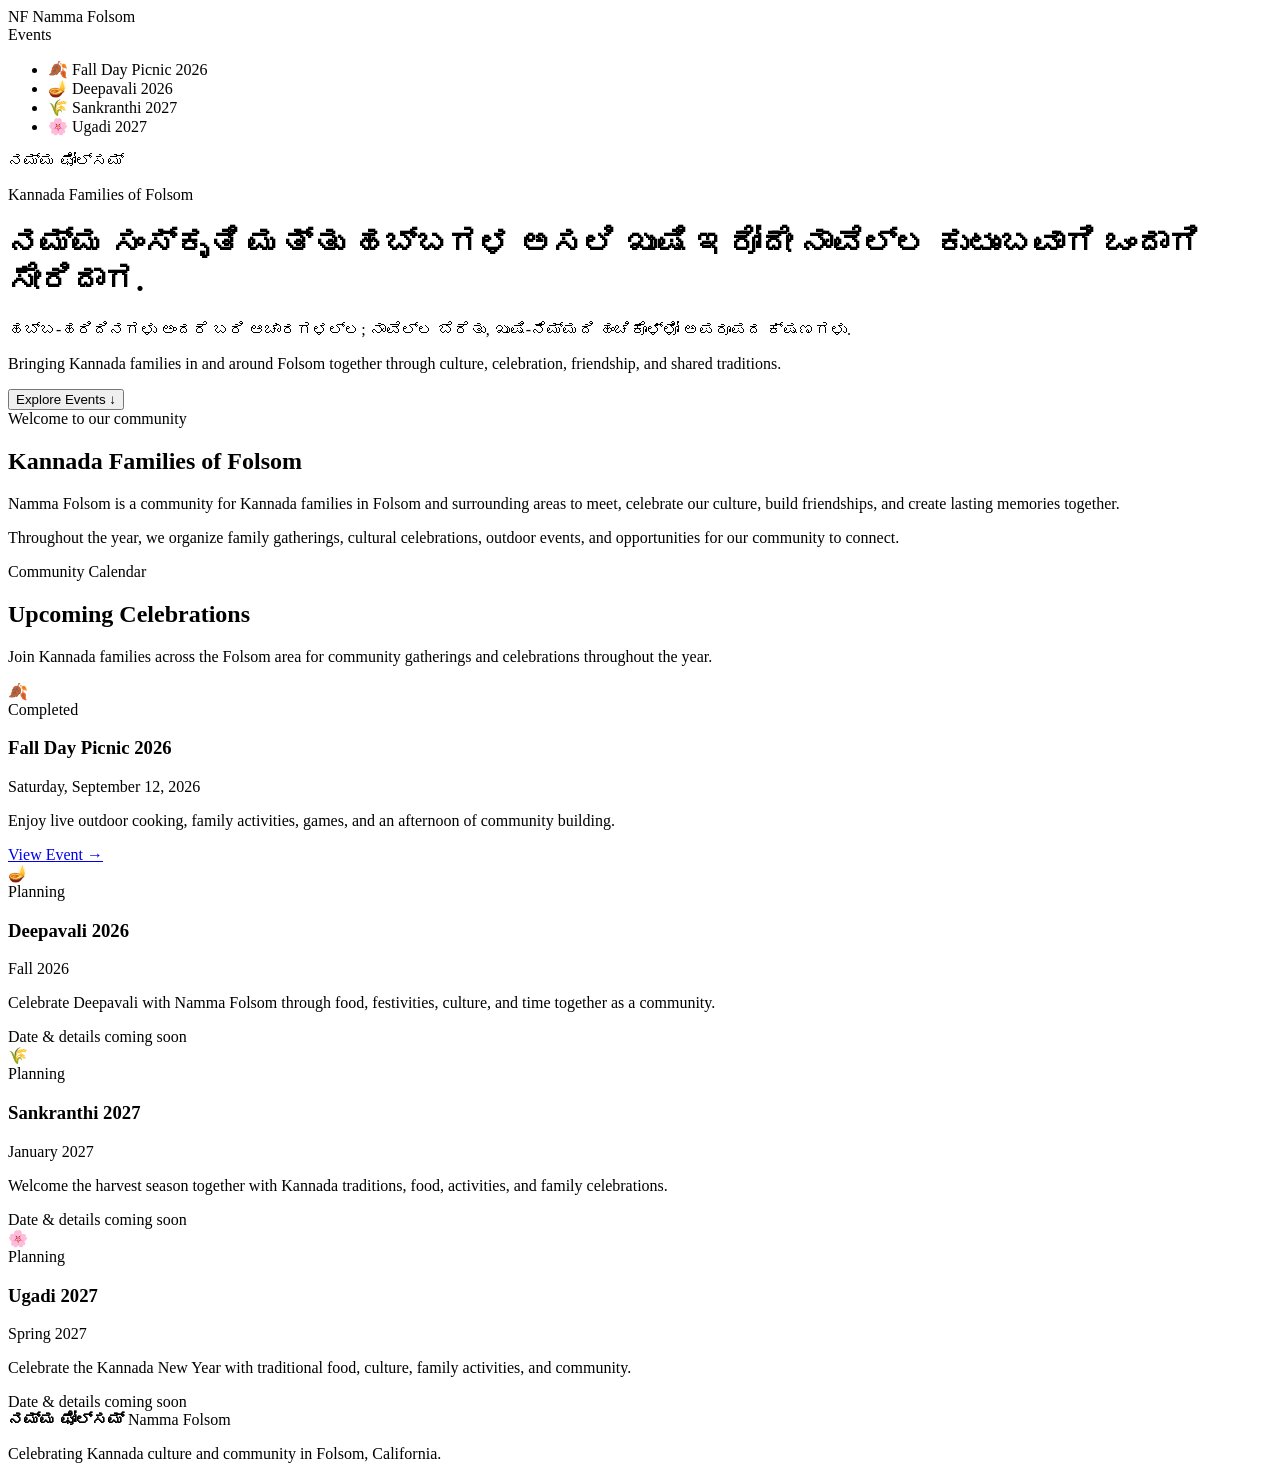
==== index.html @ 13221f38 "Update Fall Picnic as completed event" ====
<!DOCTYPE html>
<html lang="en">

<head>
    <meta charset="UTF-8">

    <meta
        name="viewport"
        content="width=device-width, initial-scale=1.0"
    >

    <meta
        name="description"
        content="Namma Folsom connects Kannada families in and around Folsom through cultural celebrations, family events, and community."
    >

    <title>Namma Folsom | Folsom Kannada Families</title>

    <link
        href="https://fonts.googleapis.com/css2?family=Noto+Sans+Kannada:wght@400;500;600;700&display=swap"
        rel="stylesheet"
    >

    <link rel="stylesheet" href="styles.css">
</head>

<body>


<!-- =========================
     Top Navigation
     ========================= -->

<nav class="top-nav">

    <div class="nav-inner">

        <div class="nav-brand" id="homeLink">

            <span class="nav-mark">
                NF
            </span>

            <span>
                Namma Folsom
            </span>

        </div>


        <div class="nav-events">

            <span class="nav-label">
                Events
            </span>

            <ul id="eventList"></ul>

        </div>

    </div>

</nav>


<!-- =========================
     Hero
     ========================= -->

<header class="hero">

    <div class="hero-glow hero-glow-one"></div>

    <div class="hero-glow hero-glow-two"></div>


    <div class="hero-content">

        <div class="kannada-title">
            ನಮ್ಮ ಫೋಲ್ಸಮ್
        </div>


        <p class="hero-kicker">
            Kannada Families of Folsom
        </p>


        <h1 class="hero-kannada">
            ನಮ್ಮ ಸಂಸ್ಕೃತಿ ಮತ್ತು ಹಬ್ಬಗಳ
            ಅಸಲಿ ಖುಷಿ ಇರೋದೇ
            ನಾವೆಲ್ಲ ಕುಟುಂಬವಾಗಿ ಒಂದಾಗಿ ಸೇರಿದಾಗ.
        </h1>


        <p class="hero-description">
            ಹಬ್ಬ-ಹರಿದಿನಗಳು ಅಂದರೆ ಬರಿ ಆಚಾರಗಳಲ್ಲ;
            ನಾವೆಲ್ಲ ಬೆರೆತು, ಖುಷಿ-ನೆಮ್ಮದಿ ಹಂಚಿಕೊಳ್ಳೋ
            ಅಪರೂಪದ ಕ್ಷಣಗಳು.
        </p>


        <p class="hero-english">
            Bringing Kannada families in and around Folsom
            together through culture, celebration,
            friendship, and shared traditions.
        </p>


	<div class="hero-actions">

           <button
           class="primary-btn"
           onclick="document.getElementById('community-content').scrollIntoView({behavior: 'smooth'})"
        >
           Explore Events ↓
           </button>

        </div>

    </div>

</header>


<!-- =========================
     Event Content
     ========================= -->

<main
    class="main-content"
    id="community-content"
>

    <div id="eventContent"></div>

</main>


<!-- =========================
     Footer
     ========================= -->

<footer class="footer">

    <div class="footer-inner">

        <div>

            <strong>
                ನಮ್ಮ ಫೋಲ್ಸಮ್
            </strong>

            <span>
                Namma Folsom
            </span>

        </div>


        <p>
            Celebrating Kannada culture and community
            in Folsom, California.
        </p>

    </div>

</footer>


<script src="events.js"></script>

</body>

</html>
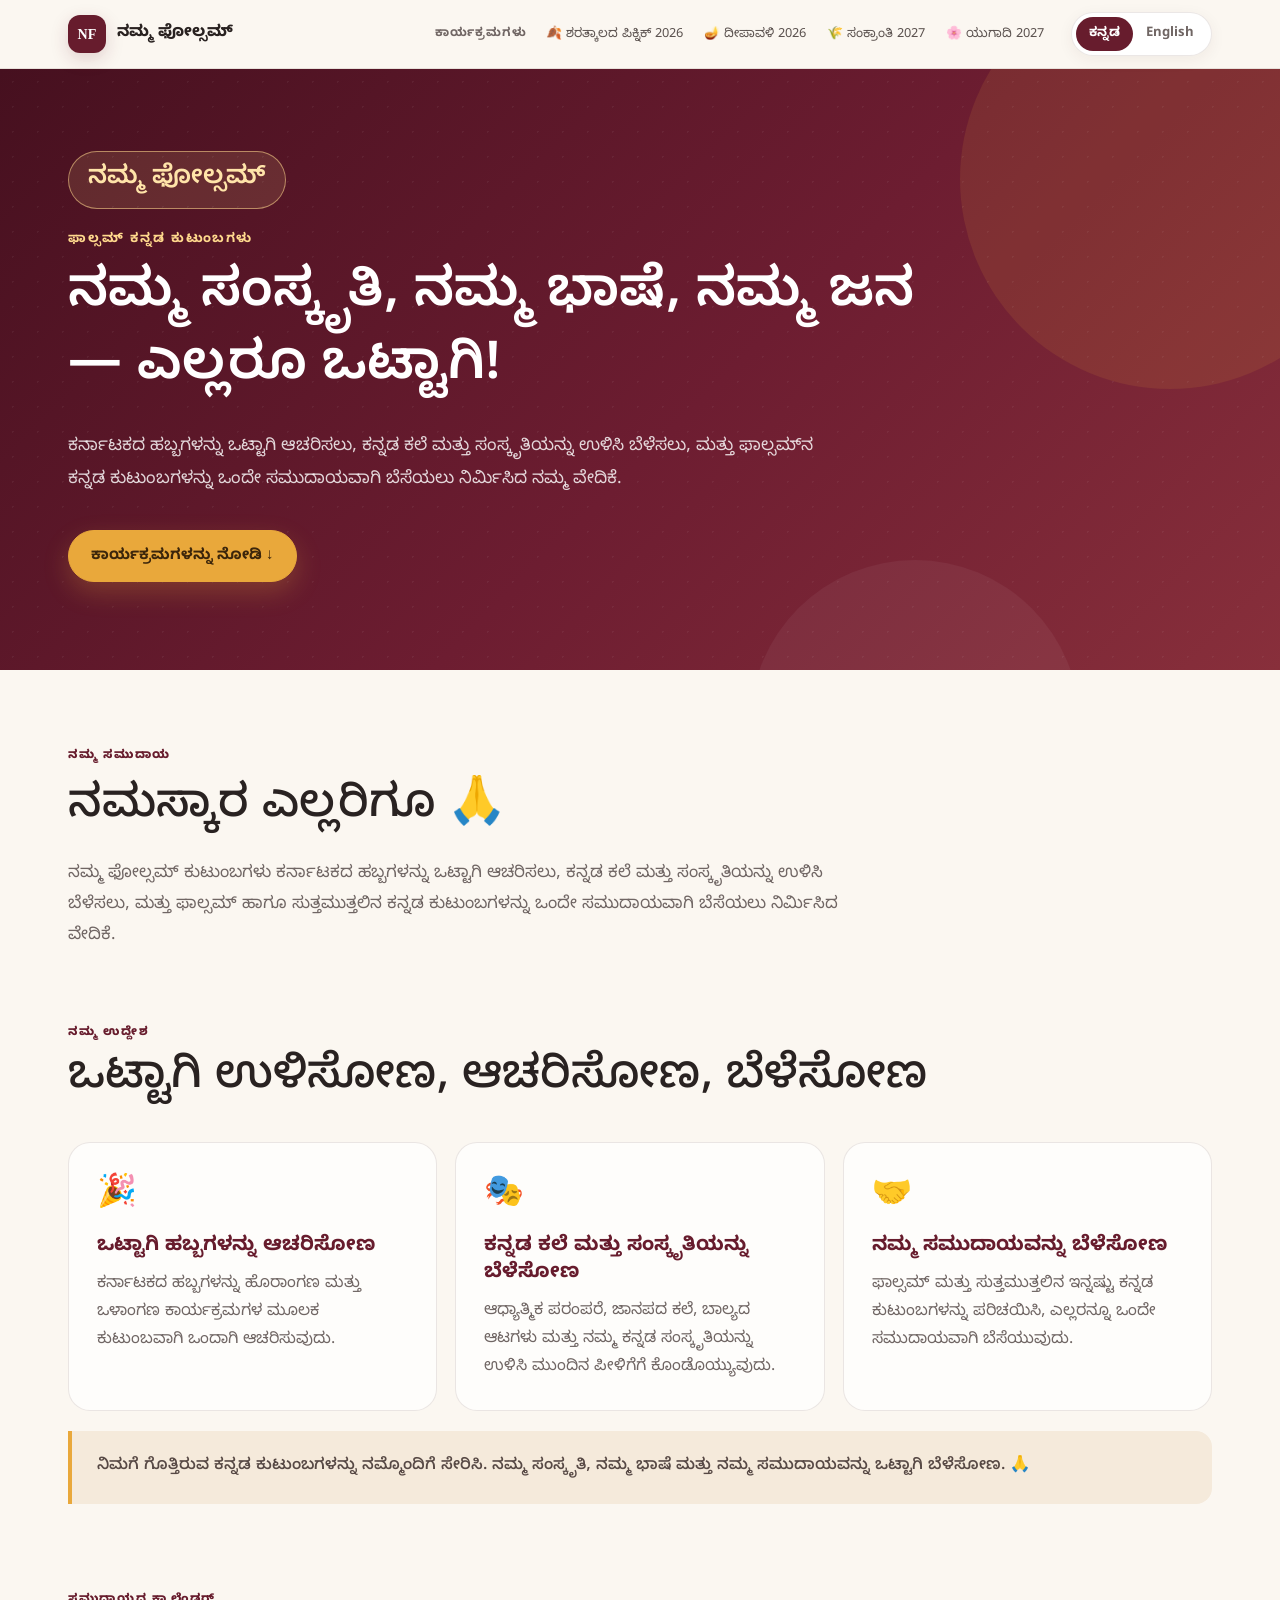
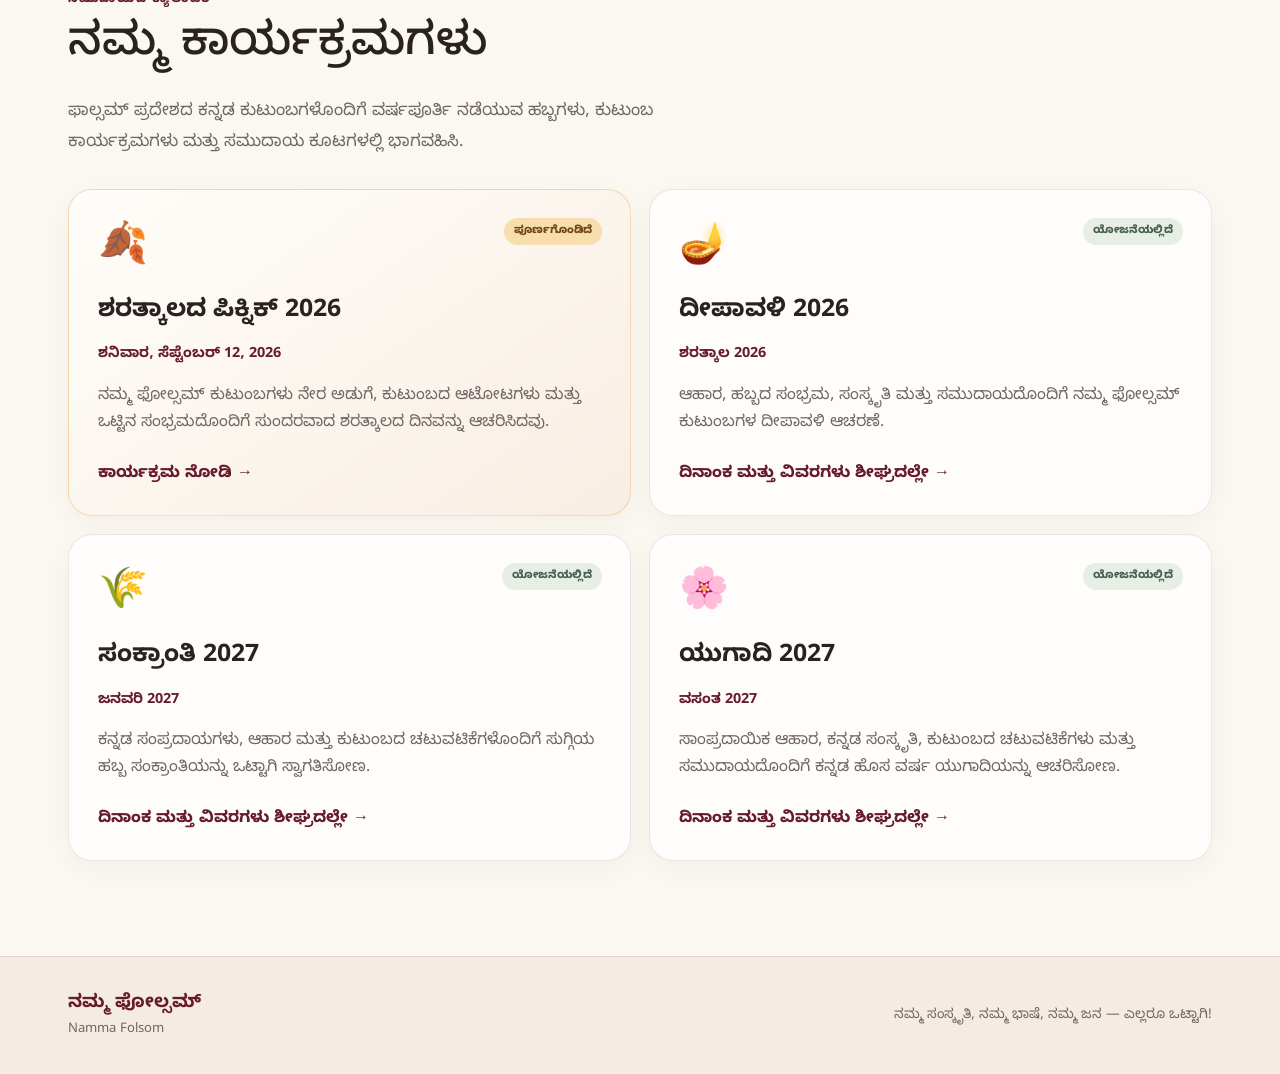
==== commit fe2ed8c0: "Redesign homepage with Kannada and English toggle" ====
--- a/index.html
+++ b/index.html
@@ -1,175 +1,25 @@
 <!DOCTYPE html>
-<html lang="en">
-
+<html lang="kn">
 <head>
-    <meta charset="UTF-8">
-
-    <meta
-        name="viewport"
-        content="width=device-width, initial-scale=1.0"
-    >
-
-    <meta
-        name="description"
-        content="Namma Folsom connects Kannada families in and around Folsom through cultural celebrations, family events, and community."
-    >
-
-    <title>Namma Folsom | Folsom Kannada Families</title>
-
-    <link
-        href="https://fonts.googleapis.com/css2?family=Noto+Sans+Kannada:wght@400;500;600;700&display=swap"
-        rel="stylesheet"
-    >
-
-    <link rel="stylesheet" href="styles.css">
+<meta charset="UTF-8">
+<meta name="viewport" content="width=device-width, initial-scale=1.0">
+<meta name="description" content="Namma Folsom connects Kannada families in and around Folsom through cultural celebrations, family events, and community.">
+<title>Namma Folsom | Folsom Kannada Families</title>
+<link href="https://fonts.googleapis.com/css2?family=Noto+Sans+Kannada:wght@400;500;600;700&display=swap" rel="stylesheet">
+<link rel="stylesheet" href="styles.css">
 </head>
-
 <body>
-
-
-<!-- =========================
-     Top Navigation
-     ========================= -->
-
-<nav class="top-nav">
-
-    <div class="nav-inner">
-
-        <div class="nav-brand" id="homeLink">
-
-            <span class="nav-mark">
-                NF
-            </span>
-
-            <span>
-                Namma Folsom
-            </span>
-
-        </div>
-
-
-        <div class="nav-events">
-
-            <span class="nav-label">
-                Events
-            </span>
-
-            <ul id="eventList"></ul>
-
-        </div>
-
-    </div>
-
-</nav>
-
-
-<!-- =========================
-     Hero
-     ========================= -->
-
-<header class="hero">
-
-    <div class="hero-glow hero-glow-one"></div>
-
-    <div class="hero-glow hero-glow-two"></div>
-
-
-    <div class="hero-content">
-
-        <div class="kannada-title">
-            ನಮ್ಮ ಫೋಲ್ಸಮ್
-        </div>
-
-
-        <p class="hero-kicker">
-            Kannada Families of Folsom
-        </p>
-
-
-        <h1 class="hero-kannada">
-            ನಮ್ಮ ಸಂಸ್ಕೃತಿ ಮತ್ತು ಹಬ್ಬಗಳ
-            ಅಸಲಿ ಖುಷಿ ಇರೋದೇ
-            ನಾವೆಲ್ಲ ಕುಟುಂಬವಾಗಿ ಒಂದಾಗಿ ಸೇರಿದಾಗ.
-        </h1>
-
-
-        <p class="hero-description">
-            ಹಬ್ಬ-ಹರಿದಿನಗಳು ಅಂದರೆ ಬರಿ ಆಚಾರಗಳಲ್ಲ;
-            ನಾವೆಲ್ಲ ಬೆರೆತು, ಖುಷಿ-ನೆಮ್ಮದಿ ಹಂಚಿಕೊಳ್ಳೋ
-            ಅಪರೂಪದ ಕ್ಷಣಗಳು.
-        </p>
-
-
-        <p class="hero-english">
-            Bringing Kannada families in and around Folsom
-            together through culture, celebration,
-            friendship, and shared traditions.
-        </p>
-
-
-	<div class="hero-actions">
-
-           <button
-           class="primary-btn"
-           onclick="document.getElementById('community-content').scrollIntoView({behavior: 'smooth'})"
-        >
-           Explore Events ↓
-           </button>
-
-        </div>
-
-    </div>
-
-</header>
-
-
-<!-- =========================
-     Event Content
-     ========================= -->
-
-<main
-    class="main-content"
-    id="community-content"
->
-
-    <div id="eventContent"></div>
-
-</main>
-
-
-<!-- =========================
-     Footer
-     ========================= -->
-
-<footer class="footer">
-
-    <div class="footer-inner">
-
-        <div>
-
-            <strong>
-                ನಮ್ಮ ಫೋಲ್ಸಮ್
-            </strong>
-
-            <span>
-                Namma Folsom
-            </span>
-
-        </div>
-
-
-        <p>
-            Celebrating Kannada culture and community
-            in Folsom, California.
-        </p>
-
-    </div>
-
-</footer>
-
-
+<nav class="top-nav"><div class="nav-inner">
+<div class="nav-brand" id="homeLink" role="button" tabindex="0"><span class="nav-mark">NF</span><span id="navBrandText">ನಮ್ಮ ಫೋಲ್ಸಮ್</span></div>
+<div class="nav-right"><div class="nav-events"><span class="nav-label" id="navEventsLabel">ಕಾರ್ಯಕ್ರಮಗಳು</span><ul id="eventList"></ul></div>
+<div class="language-toggle" aria-label="Language selection"><button id="kannadaButton" class="active" type="button">ಕನ್ನಡ</button><button id="englishButton" type="button">English</button></div></div>
+</div></nav>
+<header class="hero"><div class="hero-glow hero-glow-one"></div><div class="hero-glow hero-glow-two"></div>
+<div class="hero-content"><div class="kannada-title" id="heroBrand">ನಮ್ಮ ಫೋಲ್ಸಮ್</div><p class="hero-kicker" id="heroKicker">ಫಾಲ್ಸಮ್ ಕನ್ನಡ ಕುಟುಂಬಗಳು</p>
+<h1 class="hero-kannada" id="heroTitle">ನಮ್ಮ ಸಂಸ್ಕೃತಿ, ನಮ್ಮ ಭಾಷೆ, ನಮ್ಮ ಜನ — ಎಲ್ಲರೂ ಒಟ್ಟಾಗಿ!</h1>
+<p class="hero-description" id="heroDescription">ಕರ್ನಾಟಕದ ಹಬ್ಬಗಳನ್ನು ಒಟ್ಟಾಗಿ ಆಚರಿಸಲು, ಕನ್ನಡ ಕಲೆ ಮತ್ತು ಸಂಸ್ಕೃತಿಯನ್ನು ಉಳಿಸಿ ಬೆಳೆಸಲು, ಮತ್ತು ಫಾಲ್ಸಮ್‌ನ ಕನ್ನಡ ಕುಟುಂಬಗಳನ್ನು ಒಂದೇ ಸಮುದಾಯವಾಗಿ ಬೆಸೆಯಲು ನಿರ್ಮಿಸಿದ ನಮ್ಮ ವೇದಿಕೆ.</p>
+<div class="hero-actions"><button class="primary-btn" id="exploreButton" type="button">ಕಾರ್ಯಕ್ರಮಗಳನ್ನು ನೋಡಿ ↓</button></div></div></header>
+<main class="main-content" id="community-content"><div id="eventContent"></div></main>
+<footer class="footer"><div class="footer-inner"><div><strong id="footerBrand">ನಮ್ಮ ಫೋಲ್ಸಮ್</strong><span id="footerSubbrand">Namma Folsom</span></div><p id="footerText">ನಮ್ಮ ಸಂಸ್ಕೃತಿ, ನಮ್ಮ ಭಾಷೆ, ನಮ್ಮ ಜನ — ಎಲ್ಲರೂ ಒಟ್ಟಾಗಿ!</p></div></footer>
 <script src="events.js"></script>
-
-</body>
-
-</html>
+</body></html>
--- a/styles.css
+++ b/styles.css
@@ -0,0 +1,11 @@
+*{box-sizing:border-box}html{scroll-behavior:smooth}:root{--wine:#671c2d;--wine-dark:#42101d;--gold:#e9a83b;--gold-soft:#ffd98d;--cream:#fbf7f1;--cream-dark:#f2e9dd;--green:#536b59;--text:#292221;--muted:#706664;--white:#fff;--border:rgba(88,57,48,.12);--shadow:0 18px 50px rgba(60,28,25,.09)}
+body{margin:0;background:var(--cream);color:var(--text);font-family:Inter,-apple-system,BlinkMacSystemFont,"Segoe UI",sans-serif}body.kannada-mode{font-family:"Noto Sans Kannada","Tunga",Inter,sans-serif}a{color:inherit}button{font-family:inherit}
+.top-nav{position:sticky;top:0;z-index:1000;background:rgba(251,247,241,.94);backdrop-filter:blur(18px);border-bottom:1px solid var(--border)}.nav-inner{max-width:1200px;margin:auto;padding:12px 28px;display:flex;align-items:center;justify-content:space-between;gap:24px}.nav-brand{display:flex;align-items:center;gap:11px;font-weight:750;cursor:pointer;white-space:nowrap}.nav-mark{width:38px;height:38px;border-radius:12px;display:grid;place-items:center;background:var(--wine);color:#fff;font-family:Georgia,serif;font-size:.88rem;box-shadow:0 6px 18px rgba(103,28,45,.18)}.nav-right,.nav-events{display:flex;align-items:center}.nav-right{gap:18px;min-width:0}.nav-events{gap:10px}.nav-label{color:var(--muted);font-size:.76rem;text-transform:uppercase;font-weight:700;letter-spacing:1px}#eventList{display:flex;gap:3px;padding:0;margin:0;list-style:none}#eventList li{padding:8px 9px;border-radius:999px;cursor:pointer;font-size:.8rem;color:#5c5350}#eventList li:hover{color:var(--wine);background:var(--cream-dark)}
+.language-toggle{display:inline-flex;flex:0 0 auto;padding:4px;background:#fff;border:1px solid var(--border);border-radius:999px;box-shadow:0 4px 16px rgba(60,28,25,.06)}.language-toggle button{border:0;background:transparent;padding:8px 13px;border-radius:999px;cursor:pointer;color:var(--muted);font-size:.82rem;font-weight:700}.language-toggle button.active{background:var(--wine);color:#fff}
+.hero{position:relative;overflow:hidden;min-height:560px;display:flex;align-items:center;background:linear-gradient(135deg,#46101f 0%,#6d1d31 55%,#882f3b 100%);color:#fff}.hero::after{content:"";position:absolute;inset:0;background-image:radial-gradient(rgba(255,255,255,.05) 1px,transparent 1px);background-size:25px 25px;pointer-events:none}.hero-content{position:relative;z-index:2;width:100%;max-width:1200px;margin:auto;padding:82px 28px 88px}.kannada-title{display:inline-block;margin-bottom:22px;padding:10px 19px 11px;border:1px solid rgba(255,217,141,.55);border-radius:999px;background:rgba(255,217,141,.12);color:#ffe4a9;font-size:clamp(1.2rem,2vw,1.65rem);font-weight:600}.hero-kicker{margin:0 0 13px;color:var(--gold-soft);font-size:.82rem;font-weight:700;text-transform:uppercase;letter-spacing:1.5px}.hero-kannada{max-width:900px;margin:0;font-size:clamp(2.25rem,4.2vw,3.75rem);line-height:1.35;font-weight:600;color:#fff}body:not(.kannada-mode) .hero-kannada{max-width:800px;font-family:Georgia,"Times New Roman",serif;line-height:1.12;font-weight:500}.hero-description{max-width:760px;margin:25px 0 0;font-size:1.08rem;line-height:1.9;color:rgba(255,255,255,.82)}.hero-actions{display:flex;margin-top:32px}.primary-btn{border-radius:999px;padding:14px 22px;background:var(--gold);color:#3c260b;border:1px solid var(--gold);font-size:.95rem;font-weight:700;cursor:pointer;box-shadow:0 10px 26px rgba(233,168,59,.24)}.primary-btn:hover{transform:translateY(-2px)}.hero-glow{position:absolute;border-radius:50%}.hero-glow-one{width:420px;height:420px;right:-100px;top:-100px;background:rgba(233,168,59,.11)}.hero-glow-two{width:330px;height:330px;right:200px;bottom:-220px;background:rgba(255,255,255,.05)}
+.main-content{max-width:1200px;margin:auto;padding:75px 28px 95px}.welcome-section{max-width:800px;margin-bottom:70px}.eyebrow{display:inline-block;color:var(--wine);font-size:.75rem;font-weight:800;text-transform:uppercase;letter-spacing:1.7px;margin-bottom:9px}.welcome-section h2,.section-heading h2{margin:0 0 18px;font-family:Georgia,"Times New Roman",serif;font-size:clamp(2rem,3.6vw,3.1rem);font-weight:500}.kannada-mode .welcome-section h2,.kannada-mode .section-heading h2,.kannada-mode .purpose-card h3,.kannada-mode .calendar-card h3,.kannada-mode .event-card h2{font-family:"Noto Sans Kannada","Tunga",sans-serif}.welcome-section p,.section-heading p{font-size:1.05rem;color:var(--muted);line-height:1.85}
+.purpose-section{margin-bottom:85px}.section-heading{margin-bottom:30px}.section-heading p{max-width:680px}.purpose-grid{display:grid;grid-template-columns:repeat(3,minmax(0,1fr));gap:18px}.purpose-card{padding:28px;background:rgba(255,255,255,.72);border:1px solid var(--border);border-radius:22px}.purpose-icon{font-size:2rem;margin-bottom:16px}.purpose-card h3{margin:0 0 10px;font-family:Georgia,serif;color:var(--wine);font-size:1.25rem}.purpose-card p{margin:0;color:var(--muted);line-height:1.75}.community-invite{margin-top:20px;padding:22px 25px;border-left:4px solid var(--gold);border-radius:0 16px 16px 0;background:#f5eadb;color:#574945;line-height:1.8;font-weight:550}
+.upcoming-events{scroll-margin-top:100px}.event-grid{display:grid;grid-template-columns:repeat(2,minmax(0,1fr));gap:18px}.calendar-card{position:relative;min-height:310px;padding:29px;border:1px solid var(--border);border-radius:24px;background:rgba(255,255,255,.78);box-shadow:0 7px 28px rgba(60,28,25,.04)}.calendar-card:hover{transform:translateY(-5px);box-shadow:var(--shadow)}.calendar-card.featured-event{background:linear-gradient(145deg,#fffdfa,#f8eee3);border-color:rgba(233,168,59,.38)}.event-icon{font-size:2.5rem;margin-bottom:18px}.event-status{position:absolute;top:28px;right:28px;padding:6px 10px;border-radius:999px;background:#f6dfad;color:#704711;font-size:.68rem;font-weight:800;text-transform:uppercase}.event-status.planning{color:#496050;background:#e7eee6}.calendar-card h3{margin:0 0 8px;font-family:Georgia,serif;font-size:1.55rem}.calendar-card p{color:var(--muted);line-height:1.7}.calendar-card .event-date{color:var(--wine);font-size:.9rem;font-weight:700}.event-link,.text-link{display:inline-block;margin-top:9px;color:var(--wine);background:none;border:0;padding:0;text-decoration:none;font:inherit;font-weight:750;cursor:pointer}.event-link:hover,.text-link:hover{text-decoration:underline}
+.event-card{max-width:850px;padding:42px;background:#fff;border:1px solid var(--border);border-radius:26px;box-shadow:var(--shadow)}.event-card h2{margin-top:0;color:var(--wine);font-family:Georgia,serif;font-size:clamp(2rem,4vw,3rem)}.event-card h3{margin-top:30px;color:var(--green)}.event-card p{color:var(--muted);line-height:1.8}.event-card ul{padding:0;list-style:none}.event-card li{padding:13px 15px;margin:8px 0;background:var(--cream);border-radius:12px}.rsvp-btn{display:inline-block;margin:15px 0 0 12px;padding:11px 18px;border-radius:999px;background:var(--wine);color:#fff;text-decoration:none;font-weight:700;font-size:.88rem}
+.footer{border-top:1px solid var(--border);background:#f4ece3}.footer-inner{max-width:1200px;margin:auto;padding:35px 28px;display:flex;justify-content:space-between;align-items:center;gap:25px}.footer strong{display:block;color:var(--wine);font-family:"Noto Sans Kannada","Tunga",sans-serif;font-size:1.15rem}.footer span{display:block;margin-top:4px;font-size:.82rem;color:var(--muted)}.footer p{margin:0;color:var(--muted);font-size:.85rem;text-align:right}
+@media(max-width:1050px){.nav-events{display:none}}@media(max-width:900px){.purpose-grid,.event-grid{grid-template-columns:1fr}.hero{min-height:520px}}@media(max-width:600px){.nav-inner{padding:10px 16px}.nav-brand>span:last-child{font-size:.9rem}.language-toggle button{padding:7px 10px;font-size:.76rem}.hero{min-height:auto}.hero-content{padding:60px 20px 68px}.kannada-title{font-size:1.15rem;padding:8px 14px 9px;margin-bottom:18px}.hero-kannada{font-size:2.15rem;line-height:1.45}body:not(.kannada-mode) .hero-kannada{line-height:1.15}.hero-description{font-size:1rem;line-height:1.85}.main-content{padding:55px 18px 70px}.welcome-section{margin-bottom:55px}.purpose-section{margin-bottom:65px}.purpose-card,.calendar-card{padding:23px}.calendar-card{min-height:auto}.event-status{top:22px;right:22px}.event-card{padding:26px 21px}.footer-inner{flex-direction:column;align-items:flex-start;padding:30px 20px}.footer p{text-align:left}}
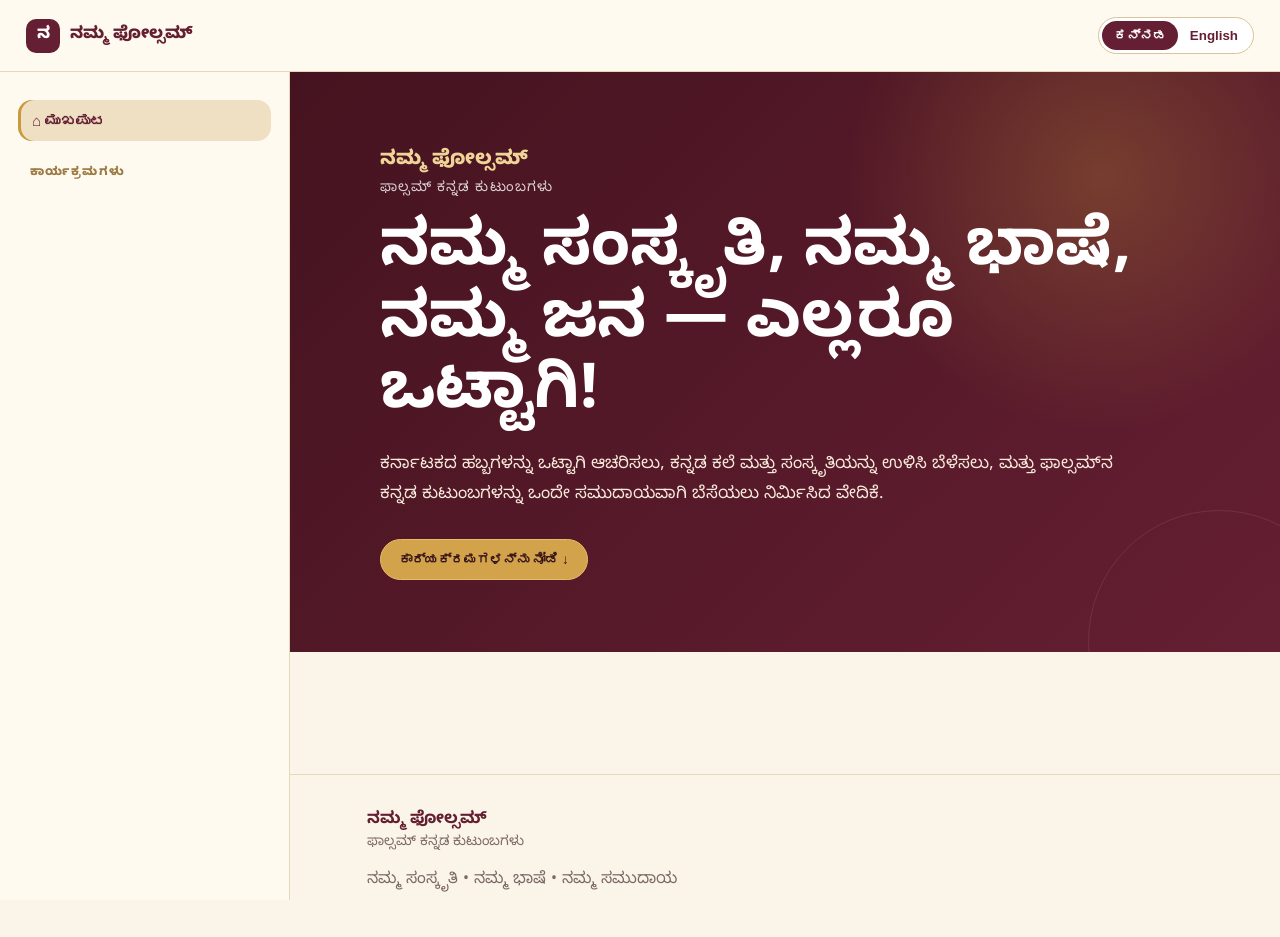
==== commit 8939dec8: "Move events to homepage sidebar" ====
--- a/index.html
+++ b/index.html
@@ -1,25 +1,57 @@
 <!DOCTYPE html>
 <html lang="kn">
 <head>
-<meta charset="UTF-8">
-<meta name="viewport" content="width=device-width, initial-scale=1.0">
-<meta name="description" content="Namma Folsom connects Kannada families in and around Folsom through cultural celebrations, family events, and community.">
-<title>Namma Folsom | Folsom Kannada Families</title>
-<link href="https://fonts.googleapis.com/css2?family=Noto+Sans+Kannada:wght@400;500;600;700&display=swap" rel="stylesheet">
-<link rel="stylesheet" href="styles.css">
+  <meta charset="UTF-8">
+  <meta name="viewport" content="width=device-width, initial-scale=1.0">
+  <title>Namma Folsom | Folsom Kannada Families</title>
+  <link rel="preconnect" href="https://fonts.googleapis.com">
+  <link rel="preconnect" href="https://fonts.gstatic.com" crossorigin>
+  <link href="https://fonts.googleapis.com/css2?family=Noto+Sans+Kannada:wght@400;500;600;700;800&display=swap" rel="stylesheet">
+  <link rel="stylesheet" href="styles.css">
 </head>
-<body>
-<nav class="top-nav"><div class="nav-inner">
-<div class="nav-brand" id="homeLink" role="button" tabindex="0"><span class="nav-mark">NF</span><span id="navBrandText">ನಮ್ಮ ಫೋಲ್ಸಮ್</span></div>
-<div class="nav-right"><div class="nav-events"><span class="nav-label" id="navEventsLabel">ಕಾರ್ಯಕ್ರಮಗಳು</span><ul id="eventList"></ul></div>
-<div class="language-toggle" aria-label="Language selection"><button id="kannadaButton" class="active" type="button">ಕನ್ನಡ</button><button id="englishButton" type="button">English</button></div></div>
-</div></nav>
-<header class="hero"><div class="hero-glow hero-glow-one"></div><div class="hero-glow hero-glow-two"></div>
-<div class="hero-content"><div class="kannada-title" id="heroBrand">ನಮ್ಮ ಫೋಲ್ಸಮ್</div><p class="hero-kicker" id="heroKicker">ಫಾಲ್ಸಮ್ ಕನ್ನಡ ಕುಟುಂಬಗಳು</p>
-<h1 class="hero-kannada" id="heroTitle">ನಮ್ಮ ಸಂಸ್ಕೃತಿ, ನಮ್ಮ ಭಾಷೆ, ನಮ್ಮ ಜನ — ಎಲ್ಲರೂ ಒಟ್ಟಾಗಿ!</h1>
-<p class="hero-description" id="heroDescription">ಕರ್ನಾಟಕದ ಹಬ್ಬಗಳನ್ನು ಒಟ್ಟಾಗಿ ಆಚರಿಸಲು, ಕನ್ನಡ ಕಲೆ ಮತ್ತು ಸಂಸ್ಕೃತಿಯನ್ನು ಉಳಿಸಿ ಬೆಳೆಸಲು, ಮತ್ತು ಫಾಲ್ಸಮ್‌ನ ಕನ್ನಡ ಕುಟುಂಬಗಳನ್ನು ಒಂದೇ ಸಮುದಾಯವಾಗಿ ಬೆಸೆಯಲು ನಿರ್ಮಿಸಿದ ನಮ್ಮ ವೇದಿಕೆ.</p>
-<div class="hero-actions"><button class="primary-btn" id="exploreButton" type="button">ಕಾರ್ಯಕ್ರಮಗಳನ್ನು ನೋಡಿ ↓</button></div></div></header>
-<main class="main-content" id="community-content"><div id="eventContent"></div></main>
-<footer class="footer"><div class="footer-inner"><div><strong id="footerBrand">ನಮ್ಮ ಫೋಲ್ಸಮ್</strong><span id="footerSubbrand">Namma Folsom</span></div><p id="footerText">ನಮ್ಮ ಸಂಸ್ಕೃತಿ, ನಮ್ಮ ಭಾಷೆ, ನಮ್ಮ ಜನ — ಎಲ್ಲರೂ ಒಟ್ಟಾಗಿ!</p></div></footer>
-<script src="events.js"></script>
-</body></html>
+<body class="kannada-mode">
+  <header class="topbar">
+    <button id="mobileMenuButton" class="mobile-menu-button" type="button" aria-label="Open event menu" aria-expanded="false">☰</button>
+    <a href="#" id="homeLink" class="topbar-brand"><span class="brand-mark">ನ</span><span id="navBrandText">ನಮ್ಮ ಫೋಲ್ಸಮ್</span></a>
+    <div class="language-toggle" aria-label="Language selection">
+      <button id="kannadaButton" class="active" type="button">ಕನ್ನಡ</button>
+      <button id="englishButton" type="button">English</button>
+    </div>
+  </header>
+
+  <div class="site-layout">
+    <aside id="sidebar" class="sidebar">
+      <div class="sidebar-inner">
+        <button id="sidebarHome" class="sidebar-home active" type="button">⌂ <span id="sidebarHomeLabel">ಮುಖಪುಟ</span></button>
+        <div class="sidebar-heading" id="navEventsLabel">ಕಾರ್ಯಕ್ರಮಗಳು</div>
+        <nav id="eventList" class="event-list" aria-label="Events"></nav>
+      </div>
+    </aside>
+    <div id="sidebarOverlay" class="sidebar-overlay"></div>
+
+    <main class="main-content">
+      <section class="hero">
+        <div class="hero-inner">
+          <div id="heroBrand" class="hero-brand">ನಮ್ಮ ಫೋಲ್ಸಮ್</div>
+          <div id="heroKicker" class="hero-kicker">ಫಾಲ್ಸಮ್ ಕನ್ನಡ ಕುಟುಂಬಗಳು</div>
+          <h1 id="heroTitle">ನಮ್ಮ ಸಂಸ್ಕೃತಿ, ನಮ್ಮ ಭಾಷೆ, ನಮ್ಮ ಜನ — ಎಲ್ಲರೂ ಒಟ್ಟಾಗಿ!</h1>
+          <p id="heroDescription">ಕರ್ನಾಟಕದ ಹಬ್ಬಗಳನ್ನು ಒಟ್ಟಾಗಿ ಆಚರಿಸಲು, ಕನ್ನಡ ಕಲೆ ಮತ್ತು ಸಂಸ್ಕೃತಿಯನ್ನು ಉಳಿಸಿ ಬೆಳೆಸಲು, ಮತ್ತು ಫಾಲ್ಸಮ್‌ನ ಕನ್ನಡ ಕುಟುಂಬಗಳನ್ನು ಒಂದೇ ಸಮುದಾಯವಾಗಿ ಬೆಸೆಯಲು ನಿರ್ಮಿಸಿದ ವೇದಿಕೆ.</p>
+          <button id="exploreButton" class="primary-button" type="button">ಕಾರ್ಯಕ್ರಮಗಳನ್ನು ನೋಡಿ ↓</button>
+        </div>
+      </section>
+
+      <div id="community-content">
+        <div id="eventContent"></div>
+      </div>
+
+      <footer>
+        <strong id="footerBrand">ನಮ್ಮ ಫೋಲ್ಸಮ್</strong>
+        <span id="footerSubbrand">ಫಾಲ್ಸಮ್ ಕನ್ನಡ ಕುಟುಂಬಗಳು</span>
+        <p id="footerText">ನಮ್ಮ ಸಂಸ್ಕೃತಿ • ನಮ್ಮ ಭಾಷೆ • ನಮ್ಮ ಸಮುದಾಯ</p>
+      </footer>
+    </main>
+  </div>
+
+  <script src="events.js"></script>
+</body>
+</html>
--- a/styles.css
+++ b/styles.css
@@ -1,11 +1,3 @@
-*{box-sizing:border-box}html{scroll-behavior:smooth}:root{--wine:#671c2d;--wine-dark:#42101d;--gold:#e9a83b;--gold-soft:#ffd98d;--cream:#fbf7f1;--cream-dark:#f2e9dd;--green:#536b59;--text:#292221;--muted:#706664;--white:#fff;--border:rgba(88,57,48,.12);--shadow:0 18px 50px rgba(60,28,25,.09)}
-body{margin:0;background:var(--cream);color:var(--text);font-family:Inter,-apple-system,BlinkMacSystemFont,"Segoe UI",sans-serif}body.kannada-mode{font-family:"Noto Sans Kannada","Tunga",Inter,sans-serif}a{color:inherit}button{font-family:inherit}
-.top-nav{position:sticky;top:0;z-index:1000;background:rgba(251,247,241,.94);backdrop-filter:blur(18px);border-bottom:1px solid var(--border)}.nav-inner{max-width:1200px;margin:auto;padding:12px 28px;display:flex;align-items:center;justify-content:space-between;gap:24px}.nav-brand{display:flex;align-items:center;gap:11px;font-weight:750;cursor:pointer;white-space:nowrap}.nav-mark{width:38px;height:38px;border-radius:12px;display:grid;place-items:center;background:var(--wine);color:#fff;font-family:Georgia,serif;font-size:.88rem;box-shadow:0 6px 18px rgba(103,28,45,.18)}.nav-right,.nav-events{display:flex;align-items:center}.nav-right{gap:18px;min-width:0}.nav-events{gap:10px}.nav-label{color:var(--muted);font-size:.76rem;text-transform:uppercase;font-weight:700;letter-spacing:1px}#eventList{display:flex;gap:3px;padding:0;margin:0;list-style:none}#eventList li{padding:8px 9px;border-radius:999px;cursor:pointer;font-size:.8rem;color:#5c5350}#eventList li:hover{color:var(--wine);background:var(--cream-dark)}
-.language-toggle{display:inline-flex;flex:0 0 auto;padding:4px;background:#fff;border:1px solid var(--border);border-radius:999px;box-shadow:0 4px 16px rgba(60,28,25,.06)}.language-toggle button{border:0;background:transparent;padding:8px 13px;border-radius:999px;cursor:pointer;color:var(--muted);font-size:.82rem;font-weight:700}.language-toggle button.active{background:var(--wine);color:#fff}
-.hero{position:relative;overflow:hidden;min-height:560px;display:flex;align-items:center;background:linear-gradient(135deg,#46101f 0%,#6d1d31 55%,#882f3b 100%);color:#fff}.hero::after{content:"";position:absolute;inset:0;background-image:radial-gradient(rgba(255,255,255,.05) 1px,transparent 1px);background-size:25px 25px;pointer-events:none}.hero-content{position:relative;z-index:2;width:100%;max-width:1200px;margin:auto;padding:82px 28px 88px}.kannada-title{display:inline-block;margin-bottom:22px;padding:10px 19px 11px;border:1px solid rgba(255,217,141,.55);border-radius:999px;background:rgba(255,217,141,.12);color:#ffe4a9;font-size:clamp(1.2rem,2vw,1.65rem);font-weight:600}.hero-kicker{margin:0 0 13px;color:var(--gold-soft);font-size:.82rem;font-weight:700;text-transform:uppercase;letter-spacing:1.5px}.hero-kannada{max-width:900px;margin:0;font-size:clamp(2.25rem,4.2vw,3.75rem);line-height:1.35;font-weight:600;color:#fff}body:not(.kannada-mode) .hero-kannada{max-width:800px;font-family:Georgia,"Times New Roman",serif;line-height:1.12;font-weight:500}.hero-description{max-width:760px;margin:25px 0 0;font-size:1.08rem;line-height:1.9;color:rgba(255,255,255,.82)}.hero-actions{display:flex;margin-top:32px}.primary-btn{border-radius:999px;padding:14px 22px;background:var(--gold);color:#3c260b;border:1px solid var(--gold);font-size:.95rem;font-weight:700;cursor:pointer;box-shadow:0 10px 26px rgba(233,168,59,.24)}.primary-btn:hover{transform:translateY(-2px)}.hero-glow{position:absolute;border-radius:50%}.hero-glow-one{width:420px;height:420px;right:-100px;top:-100px;background:rgba(233,168,59,.11)}.hero-glow-two{width:330px;height:330px;right:200px;bottom:-220px;background:rgba(255,255,255,.05)}
-.main-content{max-width:1200px;margin:auto;padding:75px 28px 95px}.welcome-section{max-width:800px;margin-bottom:70px}.eyebrow{display:inline-block;color:var(--wine);font-size:.75rem;font-weight:800;text-transform:uppercase;letter-spacing:1.7px;margin-bottom:9px}.welcome-section h2,.section-heading h2{margin:0 0 18px;font-family:Georgia,"Times New Roman",serif;font-size:clamp(2rem,3.6vw,3.1rem);font-weight:500}.kannada-mode .welcome-section h2,.kannada-mode .section-heading h2,.kannada-mode .purpose-card h3,.kannada-mode .calendar-card h3,.kannada-mode .event-card h2{font-family:"Noto Sans Kannada","Tunga",sans-serif}.welcome-section p,.section-heading p{font-size:1.05rem;color:var(--muted);line-height:1.85}
-.purpose-section{margin-bottom:85px}.section-heading{margin-bottom:30px}.section-heading p{max-width:680px}.purpose-grid{display:grid;grid-template-columns:repeat(3,minmax(0,1fr));gap:18px}.purpose-card{padding:28px;background:rgba(255,255,255,.72);border:1px solid var(--border);border-radius:22px}.purpose-icon{font-size:2rem;margin-bottom:16px}.purpose-card h3{margin:0 0 10px;font-family:Georgia,serif;color:var(--wine);font-size:1.25rem}.purpose-card p{margin:0;color:var(--muted);line-height:1.75}.community-invite{margin-top:20px;padding:22px 25px;border-left:4px solid var(--gold);border-radius:0 16px 16px 0;background:#f5eadb;color:#574945;line-height:1.8;font-weight:550}
-.upcoming-events{scroll-margin-top:100px}.event-grid{display:grid;grid-template-columns:repeat(2,minmax(0,1fr));gap:18px}.calendar-card{position:relative;min-height:310px;padding:29px;border:1px solid var(--border);border-radius:24px;background:rgba(255,255,255,.78);box-shadow:0 7px 28px rgba(60,28,25,.04)}.calendar-card:hover{transform:translateY(-5px);box-shadow:var(--shadow)}.calendar-card.featured-event{background:linear-gradient(145deg,#fffdfa,#f8eee3);border-color:rgba(233,168,59,.38)}.event-icon{font-size:2.5rem;margin-bottom:18px}.event-status{position:absolute;top:28px;right:28px;padding:6px 10px;border-radius:999px;background:#f6dfad;color:#704711;font-size:.68rem;font-weight:800;text-transform:uppercase}.event-status.planning{color:#496050;background:#e7eee6}.calendar-card h3{margin:0 0 8px;font-family:Georgia,serif;font-size:1.55rem}.calendar-card p{color:var(--muted);line-height:1.7}.calendar-card .event-date{color:var(--wine);font-size:.9rem;font-weight:700}.event-link,.text-link{display:inline-block;margin-top:9px;color:var(--wine);background:none;border:0;padding:0;text-decoration:none;font:inherit;font-weight:750;cursor:pointer}.event-link:hover,.text-link:hover{text-decoration:underline}
-.event-card{max-width:850px;padding:42px;background:#fff;border:1px solid var(--border);border-radius:26px;box-shadow:var(--shadow)}.event-card h2{margin-top:0;color:var(--wine);font-family:Georgia,serif;font-size:clamp(2rem,4vw,3rem)}.event-card h3{margin-top:30px;color:var(--green)}.event-card p{color:var(--muted);line-height:1.8}.event-card ul{padding:0;list-style:none}.event-card li{padding:13px 15px;margin:8px 0;background:var(--cream);border-radius:12px}.rsvp-btn{display:inline-block;margin:15px 0 0 12px;padding:11px 18px;border-radius:999px;background:var(--wine);color:#fff;text-decoration:none;font-weight:700;font-size:.88rem}
-.footer{border-top:1px solid var(--border);background:#f4ece3}.footer-inner{max-width:1200px;margin:auto;padding:35px 28px;display:flex;justify-content:space-between;align-items:center;gap:25px}.footer strong{display:block;color:var(--wine);font-family:"Noto Sans Kannada","Tunga",sans-serif;font-size:1.15rem}.footer span{display:block;margin-top:4px;font-size:.82rem;color:var(--muted)}.footer p{margin:0;color:var(--muted);font-size:.85rem;text-align:right}
-@media(max-width:1050px){.nav-events{display:none}}@media(max-width:900px){.purpose-grid,.event-grid{grid-template-columns:1fr}.hero{min-height:520px}}@media(max-width:600px){.nav-inner{padding:10px 16px}.nav-brand>span:last-child{font-size:.9rem}.language-toggle button{padding:7px 10px;font-size:.76rem}.hero{min-height:auto}.hero-content{padding:60px 20px 68px}.kannada-title{font-size:1.15rem;padding:8px 14px 9px;margin-bottom:18px}.hero-kannada{font-size:2.15rem;line-height:1.45}body:not(.kannada-mode) .hero-kannada{line-height:1.15}.hero-description{font-size:1rem;line-height:1.85}.main-content{padding:55px 18px 70px}.welcome-section{margin-bottom:55px}.purpose-section{margin-bottom:65px}.purpose-card,.calendar-card{padding:23px}.calendar-card{min-height:auto}.event-status{top:22px;right:22px}.event-card{padding:26px 21px}.footer-inner{flex-direction:column;align-items:flex-start;padding:30px 20px}.footer p{text-align:left}}
+*{box-sizing:border-box}html{scroll-behavior:smooth}body{margin:0;background:#fbf5e9;color:#3c2025;font-family:Arial,sans-serif}body.kannada-mode{font-family:"Noto Sans Kannada",Arial,sans-serif}:root{--wine:#651f32;--wine-dark:#45131f;--gold:#c89a3c;--cream:#fbf5e9;--paper:#fffaf0;--ink:#3c2025;--muted:#7d6968;--border:#e8d8ba}.topbar{height:72px;position:sticky;top:0;z-index:50;display:flex;align-items:center;gap:18px;padding:0 26px;background:rgba(255,250,240,.94);backdrop-filter:blur(12px);border-bottom:1px solid var(--border)}.topbar-brand{display:flex;align-items:center;gap:10px;color:var(--wine);text-decoration:none;font-weight:800;font-size:1.05rem}.brand-mark{display:grid;place-items:center;width:34px;height:34px;border-radius:10px;background:var(--wine);color:#fff;font-family:"Noto Sans Kannada",sans-serif}.language-toggle{margin-left:auto;display:flex;border:1px solid #d8c49d;border-radius:999px;padding:3px;background:#fff}.language-toggle button{border:0;background:transparent;padding:7px 12px;border-radius:999px;cursor:pointer;color:var(--wine);font-weight:700}.language-toggle button.active{background:var(--wine);color:#fff}.site-layout{display:grid;grid-template-columns:290px minmax(0,1fr);min-height:calc(100vh - 72px)}.sidebar{position:sticky;top:72px;height:calc(100vh - 72px);background:#fffaf0;border-right:1px solid var(--border);overflow:auto;z-index:40}.sidebar-inner{padding:28px 18px}.sidebar-heading{margin:24px 12px 10px;color:#9b7a42;font-size:.75rem;font-weight:800;letter-spacing:.12em;text-transform:uppercase}.sidebar-home,.sidebar-event{width:100%;border:0;text-align:left;cursor:pointer;border-radius:14px;background:transparent;color:var(--ink);transition:.18s}.sidebar-home{padding:12px 14px;font-weight:800;font-size:.95rem}.sidebar-event{display:flex;gap:11px;padding:13px 12px;margin:4px 0}.sidebar-event:hover,.sidebar-home:hover{background:#f5ead6}.sidebar-event.active,.sidebar-home.active{background:#efe0c4;color:var(--wine);box-shadow:inset 3px 0 0 var(--gold)}.sidebar-event-icon{font-size:1.15rem;line-height:1.4}.sidebar-event-copy{display:flex;min-width:0;flex-direction:column;gap:3px}.sidebar-event-copy strong{font-size:.9rem;line-height:1.3}.sidebar-event-copy small{color:var(--muted);font-size:.74rem}.main-content{min-width:0}.hero{position:relative;overflow:hidden;background:radial-gradient(circle at 82% 18%,rgba(200,154,60,.28),transparent 27%),linear-gradient(135deg,var(--wine-dark),var(--wine));color:#fff}.hero:after{content:"";position:absolute;width:260px;height:260px;border:1px solid rgba(255,255,255,.09);border-radius:50%;right:-70px;bottom:-120px}.hero-inner{max-width:1000px;padding:76px 7vw 72px}.hero-brand{font-size:clamp(1rem,2vw,1.25rem);font-weight:800;color:#f0d397}.hero-kicker{margin-top:5px;font-size:.86rem;letter-spacing:.08em;opacity:.8}.hero h1{max-width:830px;margin:22px 0 16px;font-size:clamp(2.1rem,5vw,4.5rem);line-height:1.12}.hero p{max-width:760px;margin:0;font-size:1.05rem;line-height:1.8;color:#f8eadb}.primary-button{margin-top:28px;border:1px solid #e4bd69;border-radius:999px;padding:12px 18px;background:#d2a34a;color:#35131a;font-weight:800;cursor:pointer}#community-content{max-width:1120px;margin:auto;padding:52px 6vw 70px}.section-heading{margin-bottom:22px}.section-heading h2{margin:0 0 8px;color:var(--wine);font-size:clamp(1.6rem,3vw,2.4rem)}.section-heading p{margin:0;color:var(--muted);line-height:1.7}.purpose-grid,.event-grid{display:grid;grid-template-columns:repeat(3,1fr);gap:18px}.purpose-card,.event-card,.event-detail,.community-invite{background:rgba(255,255,255,.7);border:1px solid var(--border);border-radius:20px;padding:22px;box-shadow:0 10px 28px rgba(69,19,31,.05)}.purpose-card h3,.event-card h3{color:var(--wine);margin:10px 0}.purpose-card p,.event-card p,.event-detail p{color:var(--muted);line-height:1.7}.community-invite{margin:34px 0;background:linear-gradient(135deg,#fff9eb,#f2e1bd)}.event-grid{grid-template-columns:repeat(2,1fr)}.event-card{cursor:pointer;transition:transform .18s,box-shadow .18s}.event-card:hover{transform:translateY(-3px);box-shadow:0 14px 32px rgba(69,19,31,.1)}.event-meta{font-size:.82rem;color:#9b7a42;font-weight:700}.event-link,.back-button{display:inline-block;border:0;border-radius:999px;padding:10px 14px;background:var(--wine);color:#fff;text-decoration:none;font-weight:700;cursor:pointer}.event-detail ul{line-height:1.9}.completed-badge{display:inline-block;padding:5px 9px;border-radius:999px;background:#e8dec8;color:#675439;font-size:.74rem;font-weight:800}footer{padding:34px 6vw 45px;border-top:1px solid var(--border);color:var(--muted)}footer strong{display:block;color:var(--wine);font-size:1.05rem}footer span{font-size:.85rem}footer p{margin-bottom:0}.mobile-menu-button{display:none;border:0;background:transparent;color:var(--wine);font-size:1.45rem;cursor:pointer}.sidebar-overlay{display:none}
+@media(max-width:900px){.topbar{height:64px;padding:0 14px}.mobile-menu-button{display:block}.site-layout{display:block;min-height:calc(100vh - 64px)}.sidebar{position:fixed;top:64px;left:0;width:min(86vw,310px);height:calc(100vh - 64px);transform:translateX(-105%);transition:transform .22s ease;box-shadow:12px 0 35px rgba(0,0,0,.14)}.sidebar.open{transform:translateX(0)}.sidebar-overlay{position:fixed;inset:64px 0 0;background:rgba(32,14,17,.35);z-index:30}.sidebar-overlay.show{display:block}.hero-inner{padding:58px 24px 55px}.purpose-grid,.event-grid{grid-template-columns:1fr}#community-content{padding:38px 20px 55px}.topbar-brand{font-size:.9rem}}
+@media(max-width:520px){.topbar-brand span:last-child{display:none}.language-toggle button{padding:6px 9px;font-size:.78rem}.hero h1{font-size:2rem}.hero p{font-size:.95rem}}
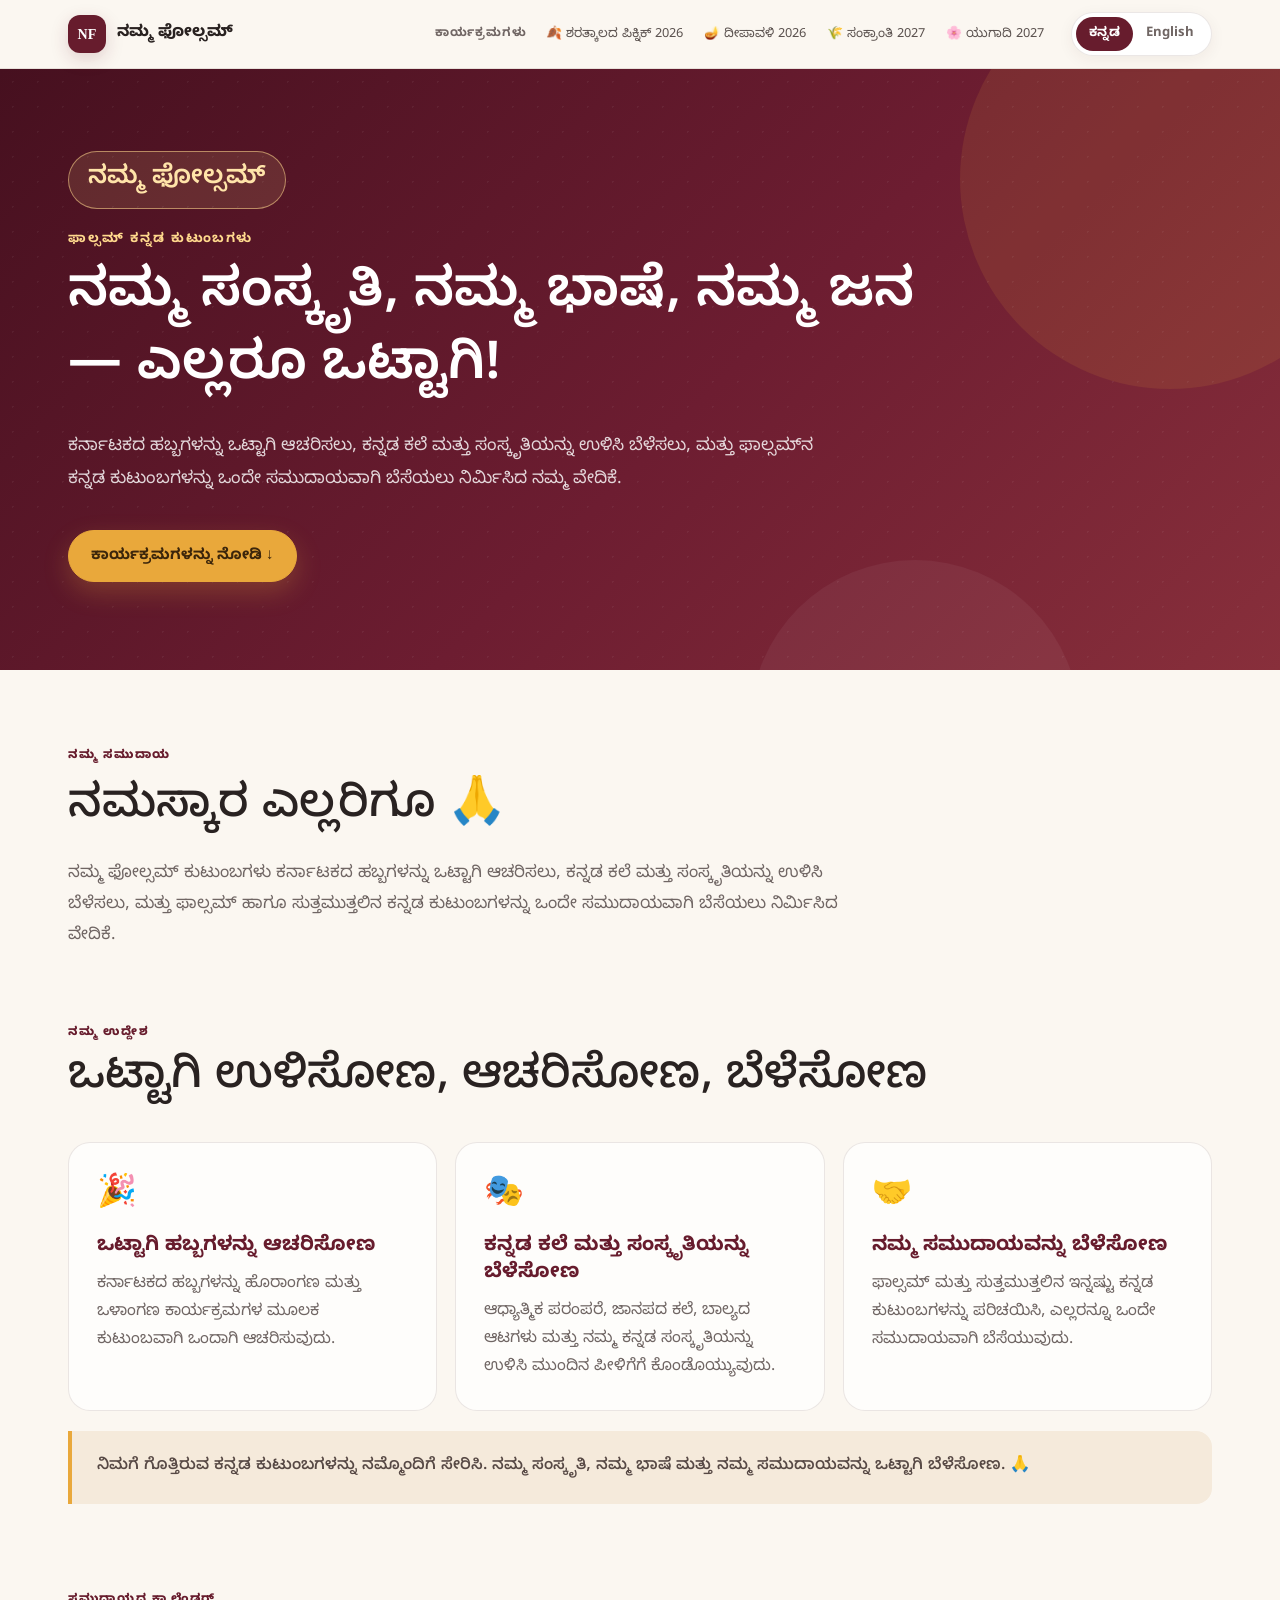
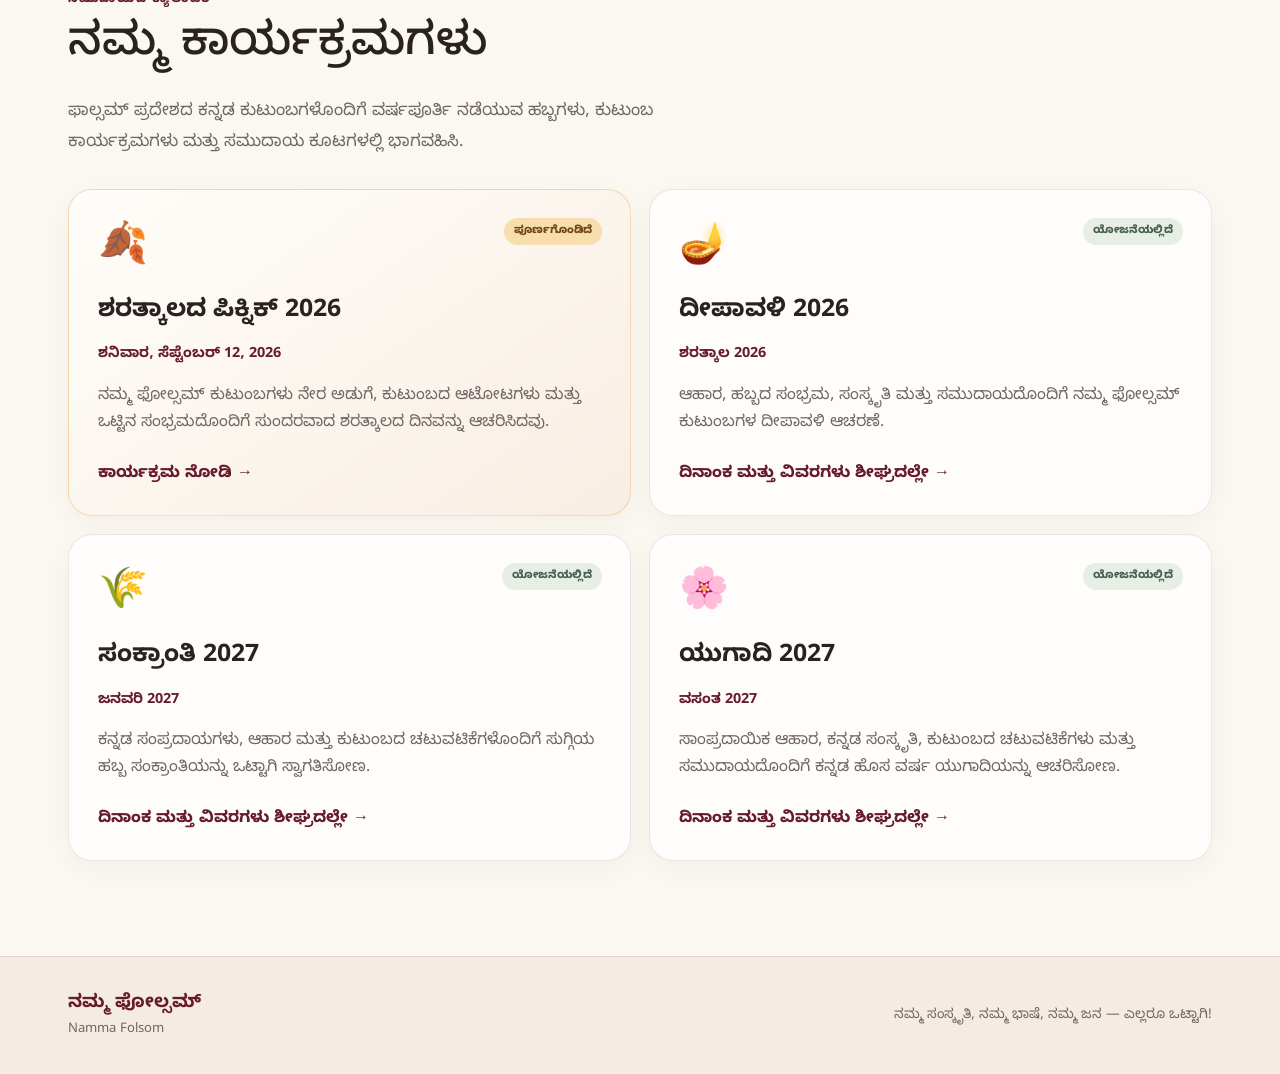
==== commit 296bd354: "'Revert "Move events to homepage sidebar" This reverts commit 8939dec8fd97feaa859486dd76e7a478955bb2" ====
--- a/index.html
+++ b/index.html
@@ -1,57 +1,25 @@
 <!DOCTYPE html>
 <html lang="kn">
 <head>
-  <meta charset="UTF-8">
-  <meta name="viewport" content="width=device-width, initial-scale=1.0">
-  <title>Namma Folsom | Folsom Kannada Families</title>
-  <link rel="preconnect" href="https://fonts.googleapis.com">
-  <link rel="preconnect" href="https://fonts.gstatic.com" crossorigin>
-  <link href="https://fonts.googleapis.com/css2?family=Noto+Sans+Kannada:wght@400;500;600;700;800&display=swap" rel="stylesheet">
-  <link rel="stylesheet" href="styles.css">
+<meta charset="UTF-8">
+<meta name="viewport" content="width=device-width, initial-scale=1.0">
+<meta name="description" content="Namma Folsom connects Kannada families in and around Folsom through cultural celebrations, family events, and community.">
+<title>Namma Folsom | Folsom Kannada Families</title>
+<link href="https://fonts.googleapis.com/css2?family=Noto+Sans+Kannada:wght@400;500;600;700&display=swap" rel="stylesheet">
+<link rel="stylesheet" href="styles.css">
 </head>
-<body class="kannada-mode">
-  <header class="topbar">
-    <button id="mobileMenuButton" class="mobile-menu-button" type="button" aria-label="Open event menu" aria-expanded="false">☰</button>
-    <a href="#" id="homeLink" class="topbar-brand"><span class="brand-mark">ನ</span><span id="navBrandText">ನಮ್ಮ ಫೋಲ್ಸಮ್</span></a>
-    <div class="language-toggle" aria-label="Language selection">
-      <button id="kannadaButton" class="active" type="button">ಕನ್ನಡ</button>
-      <button id="englishButton" type="button">English</button>
-    </div>
-  </header>
-
-  <div class="site-layout">
-    <aside id="sidebar" class="sidebar">
-      <div class="sidebar-inner">
-        <button id="sidebarHome" class="sidebar-home active" type="button">⌂ <span id="sidebarHomeLabel">ಮುಖಪುಟ</span></button>
-        <div class="sidebar-heading" id="navEventsLabel">ಕಾರ್ಯಕ್ರಮಗಳು</div>
-        <nav id="eventList" class="event-list" aria-label="Events"></nav>
-      </div>
-    </aside>
-    <div id="sidebarOverlay" class="sidebar-overlay"></div>
-
-    <main class="main-content">
-      <section class="hero">
-        <div class="hero-inner">
-          <div id="heroBrand" class="hero-brand">ನಮ್ಮ ಫೋಲ್ಸಮ್</div>
-          <div id="heroKicker" class="hero-kicker">ಫಾಲ್ಸಮ್ ಕನ್ನಡ ಕುಟುಂಬಗಳು</div>
-          <h1 id="heroTitle">ನಮ್ಮ ಸಂಸ್ಕೃತಿ, ನಮ್ಮ ಭಾಷೆ, ನಮ್ಮ ಜನ — ಎಲ್ಲರೂ ಒಟ್ಟಾಗಿ!</h1>
-          <p id="heroDescription">ಕರ್ನಾಟಕದ ಹಬ್ಬಗಳನ್ನು ಒಟ್ಟಾಗಿ ಆಚರಿಸಲು, ಕನ್ನಡ ಕಲೆ ಮತ್ತು ಸಂಸ್ಕೃತಿಯನ್ನು ಉಳಿಸಿ ಬೆಳೆಸಲು, ಮತ್ತು ಫಾಲ್ಸಮ್‌ನ ಕನ್ನಡ ಕುಟುಂಬಗಳನ್ನು ಒಂದೇ ಸಮುದಾಯವಾಗಿ ಬೆಸೆಯಲು ನಿರ್ಮಿಸಿದ ವೇದಿಕೆ.</p>
-          <button id="exploreButton" class="primary-button" type="button">ಕಾರ್ಯಕ್ರಮಗಳನ್ನು ನೋಡಿ ↓</button>
-        </div>
-      </section>
-
-      <div id="community-content">
-        <div id="eventContent"></div>
-      </div>
-
-      <footer>
-        <strong id="footerBrand">ನಮ್ಮ ಫೋಲ್ಸಮ್</strong>
-        <span id="footerSubbrand">ಫಾಲ್ಸಮ್ ಕನ್ನಡ ಕುಟುಂಬಗಳು</span>
-        <p id="footerText">ನಮ್ಮ ಸಂಸ್ಕೃತಿ • ನಮ್ಮ ಭಾಷೆ • ನಮ್ಮ ಸಮುದಾಯ</p>
-      </footer>
-    </main>
-  </div>
-
-  <script src="events.js"></script>
-</body>
-</html>
+<body>
+<nav class="top-nav"><div class="nav-inner">
+<div class="nav-brand" id="homeLink" role="button" tabindex="0"><span class="nav-mark">NF</span><span id="navBrandText">ನಮ್ಮ ಫೋಲ್ಸಮ್</span></div>
+<div class="nav-right"><div class="nav-events"><span class="nav-label" id="navEventsLabel">ಕಾರ್ಯಕ್ರಮಗಳು</span><ul id="eventList"></ul></div>
+<div class="language-toggle" aria-label="Language selection"><button id="kannadaButton" class="active" type="button">ಕನ್ನಡ</button><button id="englishButton" type="button">English</button></div></div>
+</div></nav>
+<header class="hero"><div class="hero-glow hero-glow-one"></div><div class="hero-glow hero-glow-two"></div>
+<div class="hero-content"><div class="kannada-title" id="heroBrand">ನಮ್ಮ ಫೋಲ್ಸಮ್</div><p class="hero-kicker" id="heroKicker">ಫಾಲ್ಸಮ್ ಕನ್ನಡ ಕುಟುಂಬಗಳು</p>
+<h1 class="hero-kannada" id="heroTitle">ನಮ್ಮ ಸಂಸ್ಕೃತಿ, ನಮ್ಮ ಭಾಷೆ, ನಮ್ಮ ಜನ — ಎಲ್ಲರೂ ಒಟ್ಟಾಗಿ!</h1>
+<p class="hero-description" id="heroDescription">ಕರ್ನಾಟಕದ ಹಬ್ಬಗಳನ್ನು ಒಟ್ಟಾಗಿ ಆಚರಿಸಲು, ಕನ್ನಡ ಕಲೆ ಮತ್ತು ಸಂಸ್ಕೃತಿಯನ್ನು ಉಳಿಸಿ ಬೆಳೆಸಲು, ಮತ್ತು ಫಾಲ್ಸಮ್‌ನ ಕನ್ನಡ ಕುಟುಂಬಗಳನ್ನು ಒಂದೇ ಸಮುದಾಯವಾಗಿ ಬೆಸೆಯಲು ನಿರ್ಮಿಸಿದ ನಮ್ಮ ವೇದಿಕೆ.</p>
+<div class="hero-actions"><button class="primary-btn" id="exploreButton" type="button">ಕಾರ್ಯಕ್ರಮಗಳನ್ನು ನೋಡಿ ↓</button></div></div></header>
+<main class="main-content" id="community-content"><div id="eventContent"></div></main>
+<footer class="footer"><div class="footer-inner"><div><strong id="footerBrand">ನಮ್ಮ ಫೋಲ್ಸಮ್</strong><span id="footerSubbrand">Namma Folsom</span></div><p id="footerText">ನಮ್ಮ ಸಂಸ್ಕೃತಿ, ನಮ್ಮ ಭಾಷೆ, ನಮ್ಮ ಜನ — ಎಲ್ಲರೂ ಒಟ್ಟಾಗಿ!</p></div></footer>
+<script src="events.js"></script>
+</body></html>
--- a/styles.css
+++ b/styles.css
@@ -1,3 +1,11 @@
-*{box-sizing:border-box}html{scroll-behavior:smooth}body{margin:0;background:#fbf5e9;color:#3c2025;font-family:Arial,sans-serif}body.kannada-mode{font-family:"Noto Sans Kannada",Arial,sans-serif}:root{--wine:#651f32;--wine-dark:#45131f;--gold:#c89a3c;--cream:#fbf5e9;--paper:#fffaf0;--ink:#3c2025;--muted:#7d6968;--border:#e8d8ba}.topbar{height:72px;position:sticky;top:0;z-index:50;display:flex;align-items:center;gap:18px;padding:0 26px;background:rgba(255,250,240,.94);backdrop-filter:blur(12px);border-bottom:1px solid var(--border)}.topbar-brand{display:flex;align-items:center;gap:10px;color:var(--wine);text-decoration:none;font-weight:800;font-size:1.05rem}.brand-mark{display:grid;place-items:center;width:34px;height:34px;border-radius:10px;background:var(--wine);color:#fff;font-family:"Noto Sans Kannada",sans-serif}.language-toggle{margin-left:auto;display:flex;border:1px solid #d8c49d;border-radius:999px;padding:3px;background:#fff}.language-toggle button{border:0;background:transparent;padding:7px 12px;border-radius:999px;cursor:pointer;color:var(--wine);font-weight:700}.language-toggle button.active{background:var(--wine);color:#fff}.site-layout{display:grid;grid-template-columns:290px minmax(0,1fr);min-height:calc(100vh - 72px)}.sidebar{position:sticky;top:72px;height:calc(100vh - 72px);background:#fffaf0;border-right:1px solid var(--border);overflow:auto;z-index:40}.sidebar-inner{padding:28px 18px}.sidebar-heading{margin:24px 12px 10px;color:#9b7a42;font-size:.75rem;font-weight:800;letter-spacing:.12em;text-transform:uppercase}.sidebar-home,.sidebar-event{width:100%;border:0;text-align:left;cursor:pointer;border-radius:14px;background:transparent;color:var(--ink);transition:.18s}.sidebar-home{padding:12px 14px;font-weight:800;font-size:.95rem}.sidebar-event{display:flex;gap:11px;padding:13px 12px;margin:4px 0}.sidebar-event:hover,.sidebar-home:hover{background:#f5ead6}.sidebar-event.active,.sidebar-home.active{background:#efe0c4;color:var(--wine);box-shadow:inset 3px 0 0 var(--gold)}.sidebar-event-icon{font-size:1.15rem;line-height:1.4}.sidebar-event-copy{display:flex;min-width:0;flex-direction:column;gap:3px}.sidebar-event-copy strong{font-size:.9rem;line-height:1.3}.sidebar-event-copy small{color:var(--muted);font-size:.74rem}.main-content{min-width:0}.hero{position:relative;overflow:hidden;background:radial-gradient(circle at 82% 18%,rgba(200,154,60,.28),transparent 27%),linear-gradient(135deg,var(--wine-dark),var(--wine));color:#fff}.hero:after{content:"";position:absolute;width:260px;height:260px;border:1px solid rgba(255,255,255,.09);border-radius:50%;right:-70px;bottom:-120px}.hero-inner{max-width:1000px;padding:76px 7vw 72px}.hero-brand{font-size:clamp(1rem,2vw,1.25rem);font-weight:800;color:#f0d397}.hero-kicker{margin-top:5px;font-size:.86rem;letter-spacing:.08em;opacity:.8}.hero h1{max-width:830px;margin:22px 0 16px;font-size:clamp(2.1rem,5vw,4.5rem);line-height:1.12}.hero p{max-width:760px;margin:0;font-size:1.05rem;line-height:1.8;color:#f8eadb}.primary-button{margin-top:28px;border:1px solid #e4bd69;border-radius:999px;padding:12px 18px;background:#d2a34a;color:#35131a;font-weight:800;cursor:pointer}#community-content{max-width:1120px;margin:auto;padding:52px 6vw 70px}.section-heading{margin-bottom:22px}.section-heading h2{margin:0 0 8px;color:var(--wine);font-size:clamp(1.6rem,3vw,2.4rem)}.section-heading p{margin:0;color:var(--muted);line-height:1.7}.purpose-grid,.event-grid{display:grid;grid-template-columns:repeat(3,1fr);gap:18px}.purpose-card,.event-card,.event-detail,.community-invite{background:rgba(255,255,255,.7);border:1px solid var(--border);border-radius:20px;padding:22px;box-shadow:0 10px 28px rgba(69,19,31,.05)}.purpose-card h3,.event-card h3{color:var(--wine);margin:10px 0}.purpose-card p,.event-card p,.event-detail p{color:var(--muted);line-height:1.7}.community-invite{margin:34px 0;background:linear-gradient(135deg,#fff9eb,#f2e1bd)}.event-grid{grid-template-columns:repeat(2,1fr)}.event-card{cursor:pointer;transition:transform .18s,box-shadow .18s}.event-card:hover{transform:translateY(-3px);box-shadow:0 14px 32px rgba(69,19,31,.1)}.event-meta{font-size:.82rem;color:#9b7a42;font-weight:700}.event-link,.back-button{display:inline-block;border:0;border-radius:999px;padding:10px 14px;background:var(--wine);color:#fff;text-decoration:none;font-weight:700;cursor:pointer}.event-detail ul{line-height:1.9}.completed-badge{display:inline-block;padding:5px 9px;border-radius:999px;background:#e8dec8;color:#675439;font-size:.74rem;font-weight:800}footer{padding:34px 6vw 45px;border-top:1px solid var(--border);color:var(--muted)}footer strong{display:block;color:var(--wine);font-size:1.05rem}footer span{font-size:.85rem}footer p{margin-bottom:0}.mobile-menu-button{display:none;border:0;background:transparent;color:var(--wine);font-size:1.45rem;cursor:pointer}.sidebar-overlay{display:none}
-@media(max-width:900px){.topbar{height:64px;padding:0 14px}.mobile-menu-button{display:block}.site-layout{display:block;min-height:calc(100vh - 64px)}.sidebar{position:fixed;top:64px;left:0;width:min(86vw,310px);height:calc(100vh - 64px);transform:translateX(-105%);transition:transform .22s ease;box-shadow:12px 0 35px rgba(0,0,0,.14)}.sidebar.open{transform:translateX(0)}.sidebar-overlay{position:fixed;inset:64px 0 0;background:rgba(32,14,17,.35);z-index:30}.sidebar-overlay.show{display:block}.hero-inner{padding:58px 24px 55px}.purpose-grid,.event-grid{grid-template-columns:1fr}#community-content{padding:38px 20px 55px}.topbar-brand{font-size:.9rem}}
-@media(max-width:520px){.topbar-brand span:last-child{display:none}.language-toggle button{padding:6px 9px;font-size:.78rem}.hero h1{font-size:2rem}.hero p{font-size:.95rem}}
+*{box-sizing:border-box}html{scroll-behavior:smooth}:root{--wine:#671c2d;--wine-dark:#42101d;--gold:#e9a83b;--gold-soft:#ffd98d;--cream:#fbf7f1;--cream-dark:#f2e9dd;--green:#536b59;--text:#292221;--muted:#706664;--white:#fff;--border:rgba(88,57,48,.12);--shadow:0 18px 50px rgba(60,28,25,.09)}
+body{margin:0;background:var(--cream);color:var(--text);font-family:Inter,-apple-system,BlinkMacSystemFont,"Segoe UI",sans-serif}body.kannada-mode{font-family:"Noto Sans Kannada","Tunga",Inter,sans-serif}a{color:inherit}button{font-family:inherit}
+.top-nav{position:sticky;top:0;z-index:1000;background:rgba(251,247,241,.94);backdrop-filter:blur(18px);border-bottom:1px solid var(--border)}.nav-inner{max-width:1200px;margin:auto;padding:12px 28px;display:flex;align-items:center;justify-content:space-between;gap:24px}.nav-brand{display:flex;align-items:center;gap:11px;font-weight:750;cursor:pointer;white-space:nowrap}.nav-mark{width:38px;height:38px;border-radius:12px;display:grid;place-items:center;background:var(--wine);color:#fff;font-family:Georgia,serif;font-size:.88rem;box-shadow:0 6px 18px rgba(103,28,45,.18)}.nav-right,.nav-events{display:flex;align-items:center}.nav-right{gap:18px;min-width:0}.nav-events{gap:10px}.nav-label{color:var(--muted);font-size:.76rem;text-transform:uppercase;font-weight:700;letter-spacing:1px}#eventList{display:flex;gap:3px;padding:0;margin:0;list-style:none}#eventList li{padding:8px 9px;border-radius:999px;cursor:pointer;font-size:.8rem;color:#5c5350}#eventList li:hover{color:var(--wine);background:var(--cream-dark)}
+.language-toggle{display:inline-flex;flex:0 0 auto;padding:4px;background:#fff;border:1px solid var(--border);border-radius:999px;box-shadow:0 4px 16px rgba(60,28,25,.06)}.language-toggle button{border:0;background:transparent;padding:8px 13px;border-radius:999px;cursor:pointer;color:var(--muted);font-size:.82rem;font-weight:700}.language-toggle button.active{background:var(--wine);color:#fff}
+.hero{position:relative;overflow:hidden;min-height:560px;display:flex;align-items:center;background:linear-gradient(135deg,#46101f 0%,#6d1d31 55%,#882f3b 100%);color:#fff}.hero::after{content:"";position:absolute;inset:0;background-image:radial-gradient(rgba(255,255,255,.05) 1px,transparent 1px);background-size:25px 25px;pointer-events:none}.hero-content{position:relative;z-index:2;width:100%;max-width:1200px;margin:auto;padding:82px 28px 88px}.kannada-title{display:inline-block;margin-bottom:22px;padding:10px 19px 11px;border:1px solid rgba(255,217,141,.55);border-radius:999px;background:rgba(255,217,141,.12);color:#ffe4a9;font-size:clamp(1.2rem,2vw,1.65rem);font-weight:600}.hero-kicker{margin:0 0 13px;color:var(--gold-soft);font-size:.82rem;font-weight:700;text-transform:uppercase;letter-spacing:1.5px}.hero-kannada{max-width:900px;margin:0;font-size:clamp(2.25rem,4.2vw,3.75rem);line-height:1.35;font-weight:600;color:#fff}body:not(.kannada-mode) .hero-kannada{max-width:800px;font-family:Georgia,"Times New Roman",serif;line-height:1.12;font-weight:500}.hero-description{max-width:760px;margin:25px 0 0;font-size:1.08rem;line-height:1.9;color:rgba(255,255,255,.82)}.hero-actions{display:flex;margin-top:32px}.primary-btn{border-radius:999px;padding:14px 22px;background:var(--gold);color:#3c260b;border:1px solid var(--gold);font-size:.95rem;font-weight:700;cursor:pointer;box-shadow:0 10px 26px rgba(233,168,59,.24)}.primary-btn:hover{transform:translateY(-2px)}.hero-glow{position:absolute;border-radius:50%}.hero-glow-one{width:420px;height:420px;right:-100px;top:-100px;background:rgba(233,168,59,.11)}.hero-glow-two{width:330px;height:330px;right:200px;bottom:-220px;background:rgba(255,255,255,.05)}
+.main-content{max-width:1200px;margin:auto;padding:75px 28px 95px}.welcome-section{max-width:800px;margin-bottom:70px}.eyebrow{display:inline-block;color:var(--wine);font-size:.75rem;font-weight:800;text-transform:uppercase;letter-spacing:1.7px;margin-bottom:9px}.welcome-section h2,.section-heading h2{margin:0 0 18px;font-family:Georgia,"Times New Roman",serif;font-size:clamp(2rem,3.6vw,3.1rem);font-weight:500}.kannada-mode .welcome-section h2,.kannada-mode .section-heading h2,.kannada-mode .purpose-card h3,.kannada-mode .calendar-card h3,.kannada-mode .event-card h2{font-family:"Noto Sans Kannada","Tunga",sans-serif}.welcome-section p,.section-heading p{font-size:1.05rem;color:var(--muted);line-height:1.85}
+.purpose-section{margin-bottom:85px}.section-heading{margin-bottom:30px}.section-heading p{max-width:680px}.purpose-grid{display:grid;grid-template-columns:repeat(3,minmax(0,1fr));gap:18px}.purpose-card{padding:28px;background:rgba(255,255,255,.72);border:1px solid var(--border);border-radius:22px}.purpose-icon{font-size:2rem;margin-bottom:16px}.purpose-card h3{margin:0 0 10px;font-family:Georgia,serif;color:var(--wine);font-size:1.25rem}.purpose-card p{margin:0;color:var(--muted);line-height:1.75}.community-invite{margin-top:20px;padding:22px 25px;border-left:4px solid var(--gold);border-radius:0 16px 16px 0;background:#f5eadb;color:#574945;line-height:1.8;font-weight:550}
+.upcoming-events{scroll-margin-top:100px}.event-grid{display:grid;grid-template-columns:repeat(2,minmax(0,1fr));gap:18px}.calendar-card{position:relative;min-height:310px;padding:29px;border:1px solid var(--border);border-radius:24px;background:rgba(255,255,255,.78);box-shadow:0 7px 28px rgba(60,28,25,.04)}.calendar-card:hover{transform:translateY(-5px);box-shadow:var(--shadow)}.calendar-card.featured-event{background:linear-gradient(145deg,#fffdfa,#f8eee3);border-color:rgba(233,168,59,.38)}.event-icon{font-size:2.5rem;margin-bottom:18px}.event-status{position:absolute;top:28px;right:28px;padding:6px 10px;border-radius:999px;background:#f6dfad;color:#704711;font-size:.68rem;font-weight:800;text-transform:uppercase}.event-status.planning{color:#496050;background:#e7eee6}.calendar-card h3{margin:0 0 8px;font-family:Georgia,serif;font-size:1.55rem}.calendar-card p{color:var(--muted);line-height:1.7}.calendar-card .event-date{color:var(--wine);font-size:.9rem;font-weight:700}.event-link,.text-link{display:inline-block;margin-top:9px;color:var(--wine);background:none;border:0;padding:0;text-decoration:none;font:inherit;font-weight:750;cursor:pointer}.event-link:hover,.text-link:hover{text-decoration:underline}
+.event-card{max-width:850px;padding:42px;background:#fff;border:1px solid var(--border);border-radius:26px;box-shadow:var(--shadow)}.event-card h2{margin-top:0;color:var(--wine);font-family:Georgia,serif;font-size:clamp(2rem,4vw,3rem)}.event-card h3{margin-top:30px;color:var(--green)}.event-card p{color:var(--muted);line-height:1.8}.event-card ul{padding:0;list-style:none}.event-card li{padding:13px 15px;margin:8px 0;background:var(--cream);border-radius:12px}.rsvp-btn{display:inline-block;margin:15px 0 0 12px;padding:11px 18px;border-radius:999px;background:var(--wine);color:#fff;text-decoration:none;font-weight:700;font-size:.88rem}
+.footer{border-top:1px solid var(--border);background:#f4ece3}.footer-inner{max-width:1200px;margin:auto;padding:35px 28px;display:flex;justify-content:space-between;align-items:center;gap:25px}.footer strong{display:block;color:var(--wine);font-family:"Noto Sans Kannada","Tunga",sans-serif;font-size:1.15rem}.footer span{display:block;margin-top:4px;font-size:.82rem;color:var(--muted)}.footer p{margin:0;color:var(--muted);font-size:.85rem;text-align:right}
+@media(max-width:1050px){.nav-events{display:none}}@media(max-width:900px){.purpose-grid,.event-grid{grid-template-columns:1fr}.hero{min-height:520px}}@media(max-width:600px){.nav-inner{padding:10px 16px}.nav-brand>span:last-child{font-size:.9rem}.language-toggle button{padding:7px 10px;font-size:.76rem}.hero{min-height:auto}.hero-content{padding:60px 20px 68px}.kannada-title{font-size:1.15rem;padding:8px 14px 9px;margin-bottom:18px}.hero-kannada{font-size:2.15rem;line-height:1.45}body:not(.kannada-mode) .hero-kannada{line-height:1.15}.hero-description{font-size:1rem;line-height:1.85}.main-content{padding:55px 18px 70px}.welcome-section{margin-bottom:55px}.purpose-section{margin-bottom:65px}.purpose-card,.calendar-card{padding:23px}.calendar-card{min-height:auto}.event-status{top:22px;right:22px}.event-card{padding:26px 21px}.footer-inner{flex-direction:column;align-items:flex-start;padding:30px 20px}.footer p{text-align:left}}
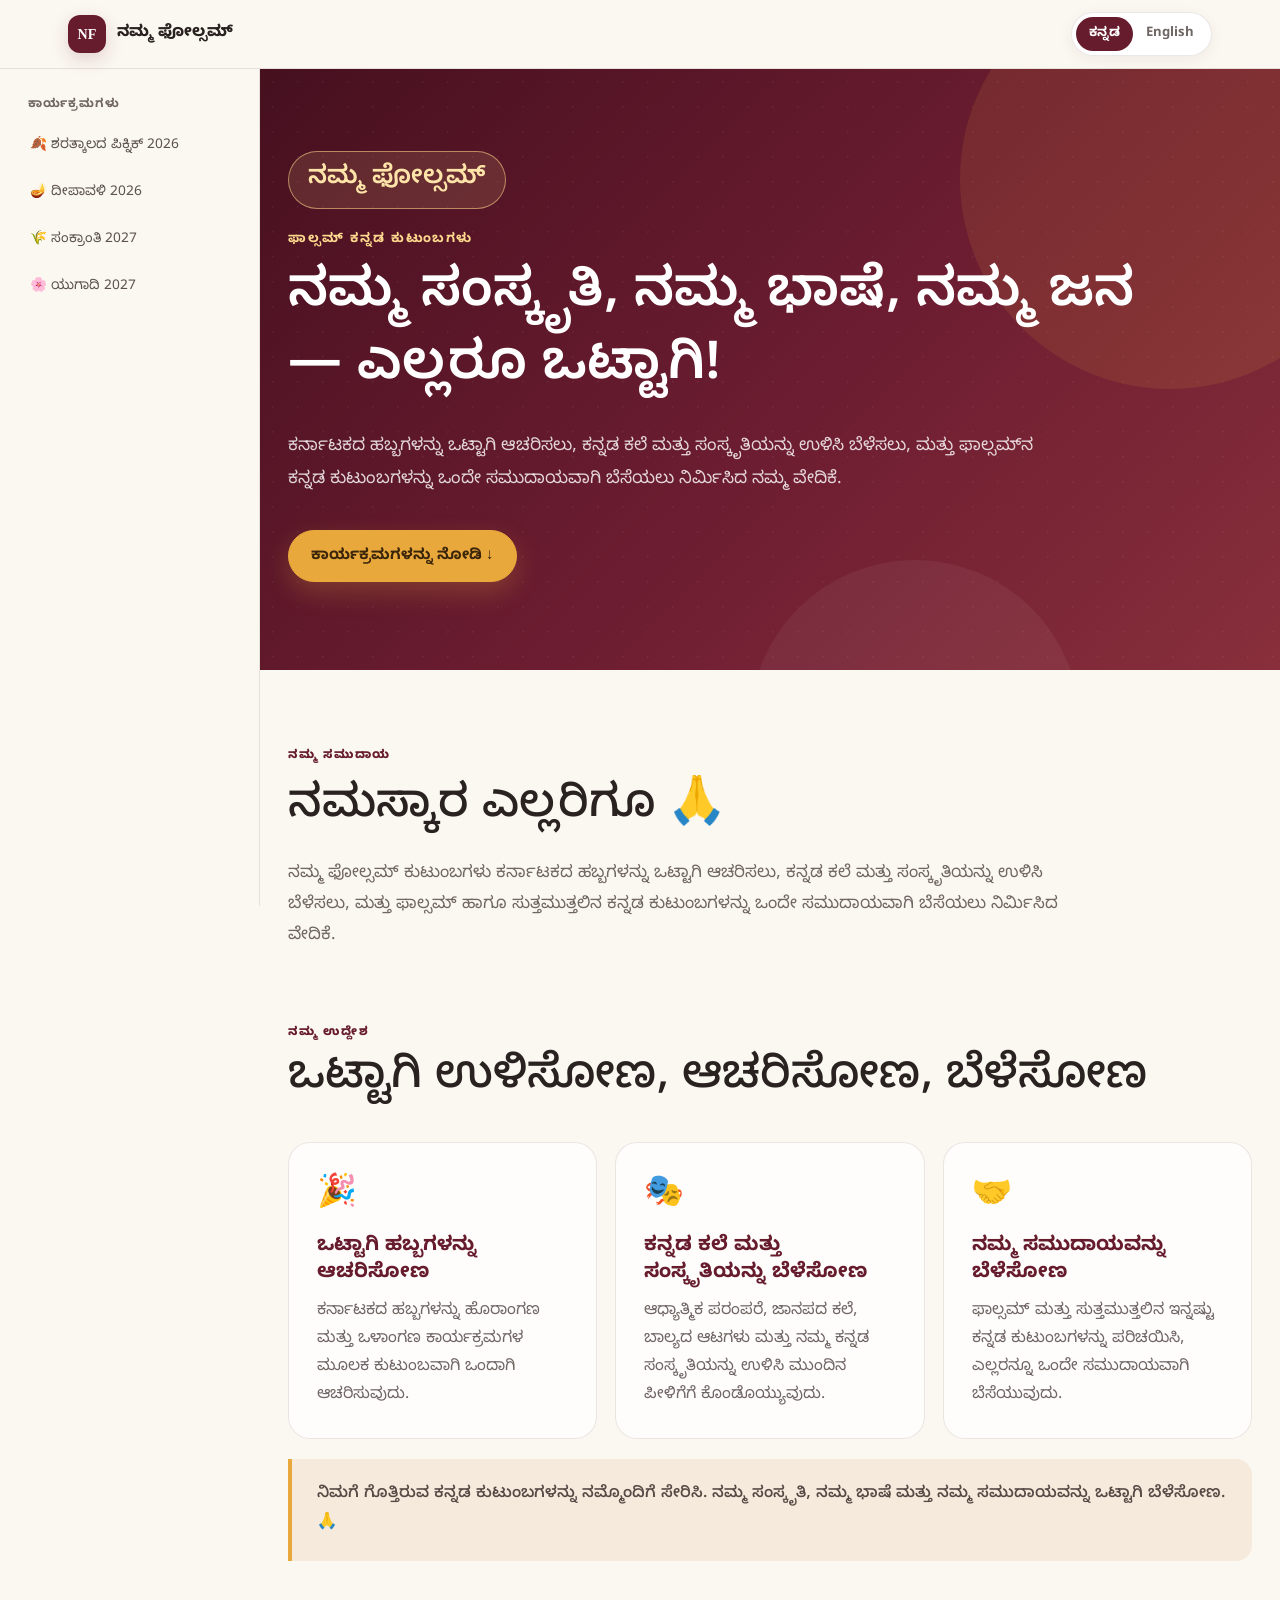
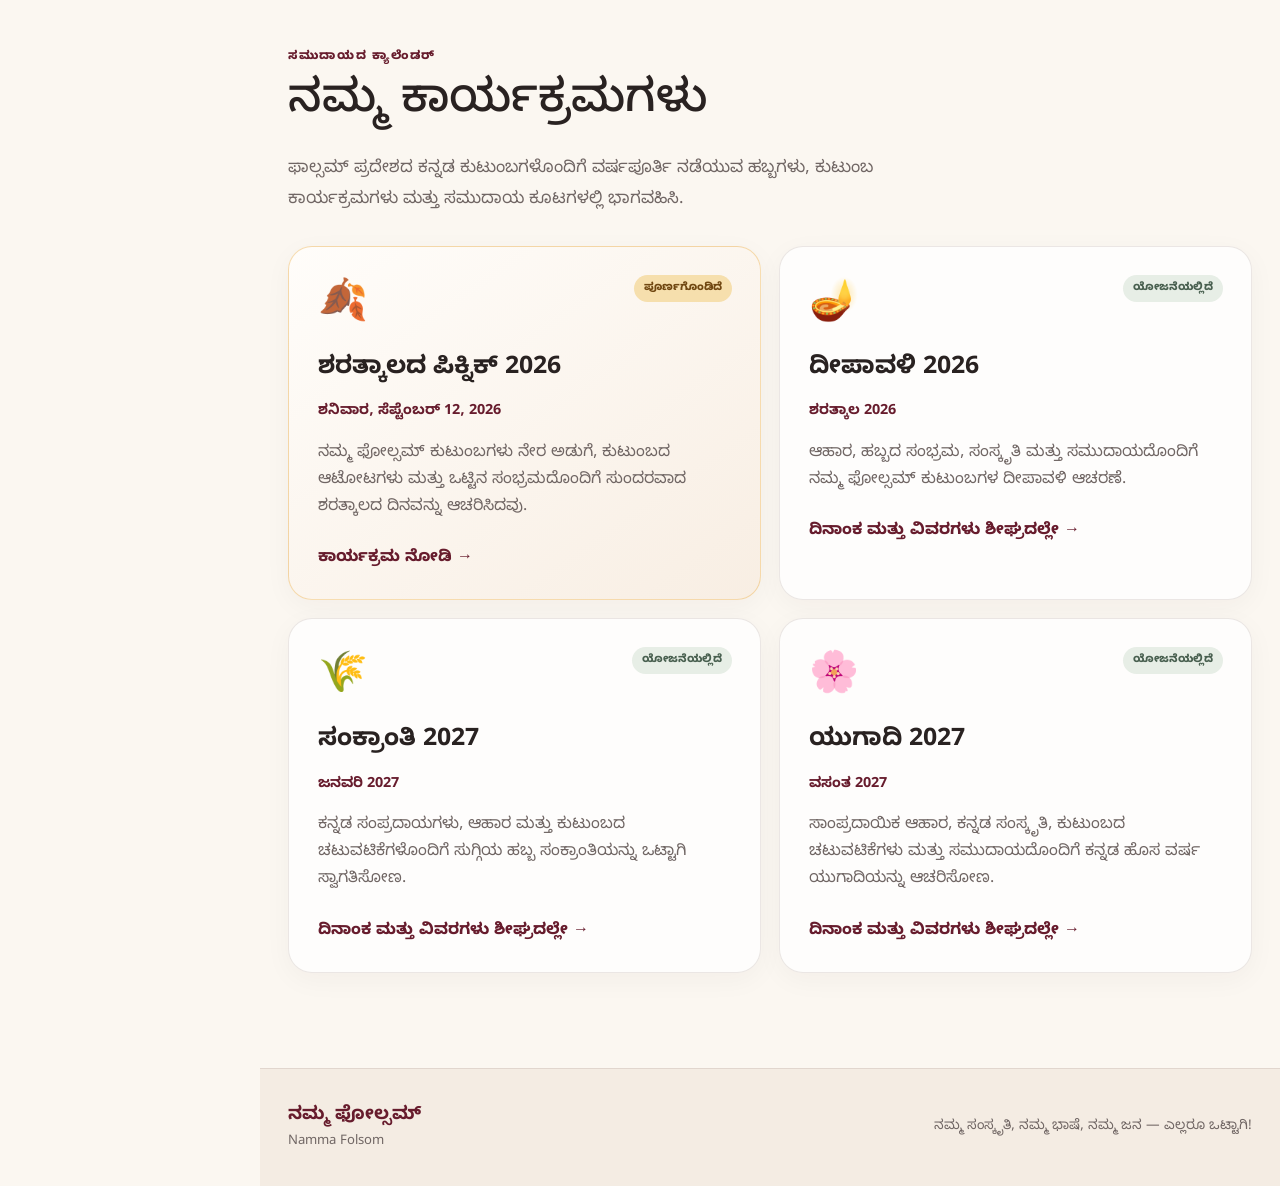
==== commit 019fda7d: "Add event sidebar to bilingual homepage" ====
--- a/index.html
+++ b/index.html
@@ -10,10 +10,14 @@
 </head>
 <body>
 <nav class="top-nav"><div class="nav-inner">
+<button class="sidebar-toggle" id="sidebarToggle" type="button" aria-label="Toggle events menu" aria-expanded="false">☰</button>
 <div class="nav-brand" id="homeLink" role="button" tabindex="0"><span class="nav-mark">NF</span><span id="navBrandText">ನಮ್ಮ ಫೋಲ್ಸಮ್</span></div>
-<div class="nav-right"><div class="nav-events"><span class="nav-label" id="navEventsLabel">ಕಾರ್ಯಕ್ರಮಗಳು</span><ul id="eventList"></ul></div>
-<div class="language-toggle" aria-label="Language selection"><button id="kannadaButton" class="active" type="button">ಕನ್ನಡ</button><button id="englishButton" type="button">English</button></div></div>
+<div class="language-toggle" aria-label="Language selection"><button id="kannadaButton" class="active" type="button">ಕನ್ನಡ</button><button id="englishButton" type="button">English</button></div>
 </div></nav>
+<div class="page-shell">
+<aside class="event-sidebar" id="eventSidebar"><div class="sidebar-sticky"><span class="nav-label" id="navEventsLabel">ಕಾರ್ಯಕ್ರಮಗಳು</span><ul id="eventList"></ul></div></aside>
+<div class="sidebar-overlay" id="sidebarOverlay"></div>
+<div class="page-main">
 <header class="hero"><div class="hero-glow hero-glow-one"></div><div class="hero-glow hero-glow-two"></div>
 <div class="hero-content"><div class="kannada-title" id="heroBrand">ನಮ್ಮ ಫೋಲ್ಸಮ್</div><p class="hero-kicker" id="heroKicker">ಫಾಲ್ಸಮ್ ಕನ್ನಡ ಕುಟುಂಬಗಳು</p>
 <h1 class="hero-kannada" id="heroTitle">ನಮ್ಮ ಸಂಸ್ಕೃತಿ, ನಮ್ಮ ಭಾಷೆ, ನಮ್ಮ ಜನ — ಎಲ್ಲರೂ ಒಟ್ಟಾಗಿ!</h1>
@@ -22,4 +26,5 @@
 <main class="main-content" id="community-content"><div id="eventContent"></div></main>
 <footer class="footer"><div class="footer-inner"><div><strong id="footerBrand">ನಮ್ಮ ಫೋಲ್ಸಮ್</strong><span id="footerSubbrand">Namma Folsom</span></div><p id="footerText">ನಮ್ಮ ಸಂಸ್ಕೃತಿ, ನಮ್ಮ ಭಾಷೆ, ನಮ್ಮ ಜನ — ಎಲ್ಲರೂ ಒಟ್ಟಾಗಿ!</p></div></footer>
 <script src="events.js"></script>
+</div></div>
 </body></html>
--- a/styles.css
+++ b/styles.css
@@ -9,3 +9,8 @@
 .event-card{max-width:850px;padding:42px;background:#fff;border:1px solid var(--border);border-radius:26px;box-shadow:var(--shadow)}.event-card h2{margin-top:0;color:var(--wine);font-family:Georgia,serif;font-size:clamp(2rem,4vw,3rem)}.event-card h3{margin-top:30px;color:var(--green)}.event-card p{color:var(--muted);line-height:1.8}.event-card ul{padding:0;list-style:none}.event-card li{padding:13px 15px;margin:8px 0;background:var(--cream);border-radius:12px}.rsvp-btn{display:inline-block;margin:15px 0 0 12px;padding:11px 18px;border-radius:999px;background:var(--wine);color:#fff;text-decoration:none;font-weight:700;font-size:.88rem}
 .footer{border-top:1px solid var(--border);background:#f4ece3}.footer-inner{max-width:1200px;margin:auto;padding:35px 28px;display:flex;justify-content:space-between;align-items:center;gap:25px}.footer strong{display:block;color:var(--wine);font-family:"Noto Sans Kannada","Tunga",sans-serif;font-size:1.15rem}.footer span{display:block;margin-top:4px;font-size:.82rem;color:var(--muted)}.footer p{margin:0;color:var(--muted);font-size:.85rem;text-align:right}
 @media(max-width:1050px){.nav-events{display:none}}@media(max-width:900px){.purpose-grid,.event-grid{grid-template-columns:1fr}.hero{min-height:520px}}@media(max-width:600px){.nav-inner{padding:10px 16px}.nav-brand>span:last-child{font-size:.9rem}.language-toggle button{padding:7px 10px;font-size:.76rem}.hero{min-height:auto}.hero-content{padding:60px 20px 68px}.kannada-title{font-size:1.15rem;padding:8px 14px 9px;margin-bottom:18px}.hero-kannada{font-size:2.15rem;line-height:1.45}body:not(.kannada-mode) .hero-kannada{line-height:1.15}.hero-description{font-size:1rem;line-height:1.85}.main-content{padding:55px 18px 70px}.welcome-section{margin-bottom:55px}.purpose-section{margin-bottom:65px}.purpose-card,.calendar-card{padding:23px}.calendar-card{min-height:auto}.event-status{top:22px;right:22px}.event-card{padding:26px 21px}.footer-inner{flex-direction:column;align-items:flex-start;padding:30px 20px}.footer p{text-align:left}}
+
+/* Event sidebar: additive layout only; existing homepage styling above is preserved. */
+.page-shell{display:grid;grid-template-columns:260px minmax(0,1fr);align-items:start}.page-main{min-width:0}.event-sidebar{position:sticky;top:63px;height:calc(100vh - 63px);z-index:900;background:rgba(251,247,241,.97);border-right:1px solid var(--border);overflow-y:auto}.sidebar-sticky{padding:28px 18px}.event-sidebar .nav-label{display:block;margin:0 10px 12px}.event-sidebar #eventList{display:flex;flex-direction:column;gap:5px;margin:0;padding:0;list-style:none}.event-sidebar #eventList li{padding:11px 12px;border-radius:12px;cursor:pointer;color:#5c5350;font-size:.86rem;line-height:1.45}.event-sidebar #eventList li:hover{color:var(--wine);background:var(--cream-dark)}.sidebar-toggle{display:none;border:0;background:transparent;color:var(--wine);font-size:1.35rem;line-height:1;cursor:pointer;padding:7px 8px;border-radius:9px}.sidebar-toggle:hover{background:var(--cream-dark)}.sidebar-overlay{display:none}.page-main .hero-content,.page-main .main-content,.page-main .footer-inner{max-width:1200px}
+@media(max-width:1050px){.page-shell{display:block}.event-sidebar{position:fixed;top:63px;left:0;width:min(82vw,300px);height:calc(100vh - 63px);transform:translateX(-105%);transition:transform .22s ease;box-shadow:14px 0 34px rgba(60,28,25,.16)}.event-sidebar.open{transform:translateX(0)}.sidebar-toggle{display:block}.sidebar-overlay{position:fixed;inset:63px 0 0;background:rgba(30,15,18,.34);z-index:850}.sidebar-overlay.show{display:block}.nav-inner{justify-content:flex-start}.language-toggle{margin-left:auto}}
+@media(max-width:600px){.event-sidebar{top:59px;height:calc(100vh - 59px)}.sidebar-overlay{inset:59px 0 0}.sidebar-toggle{padding-left:2px}}
